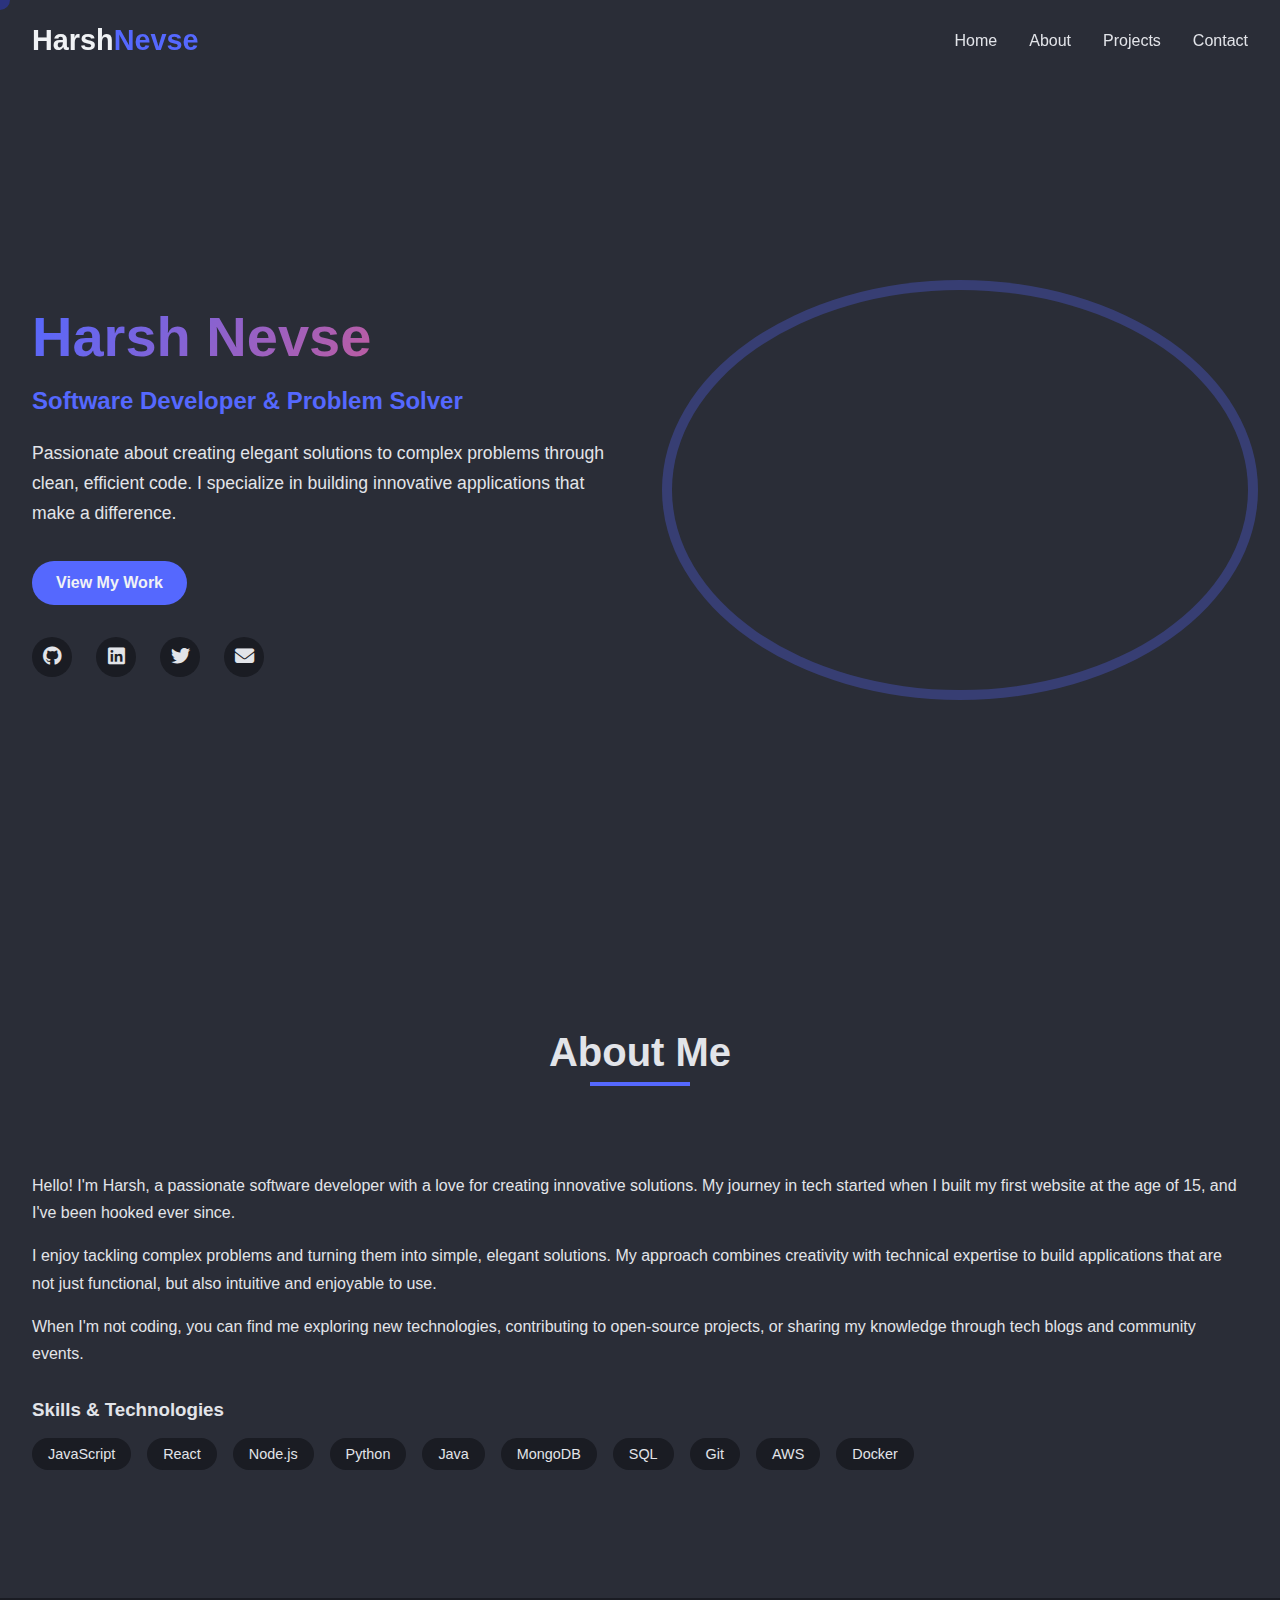
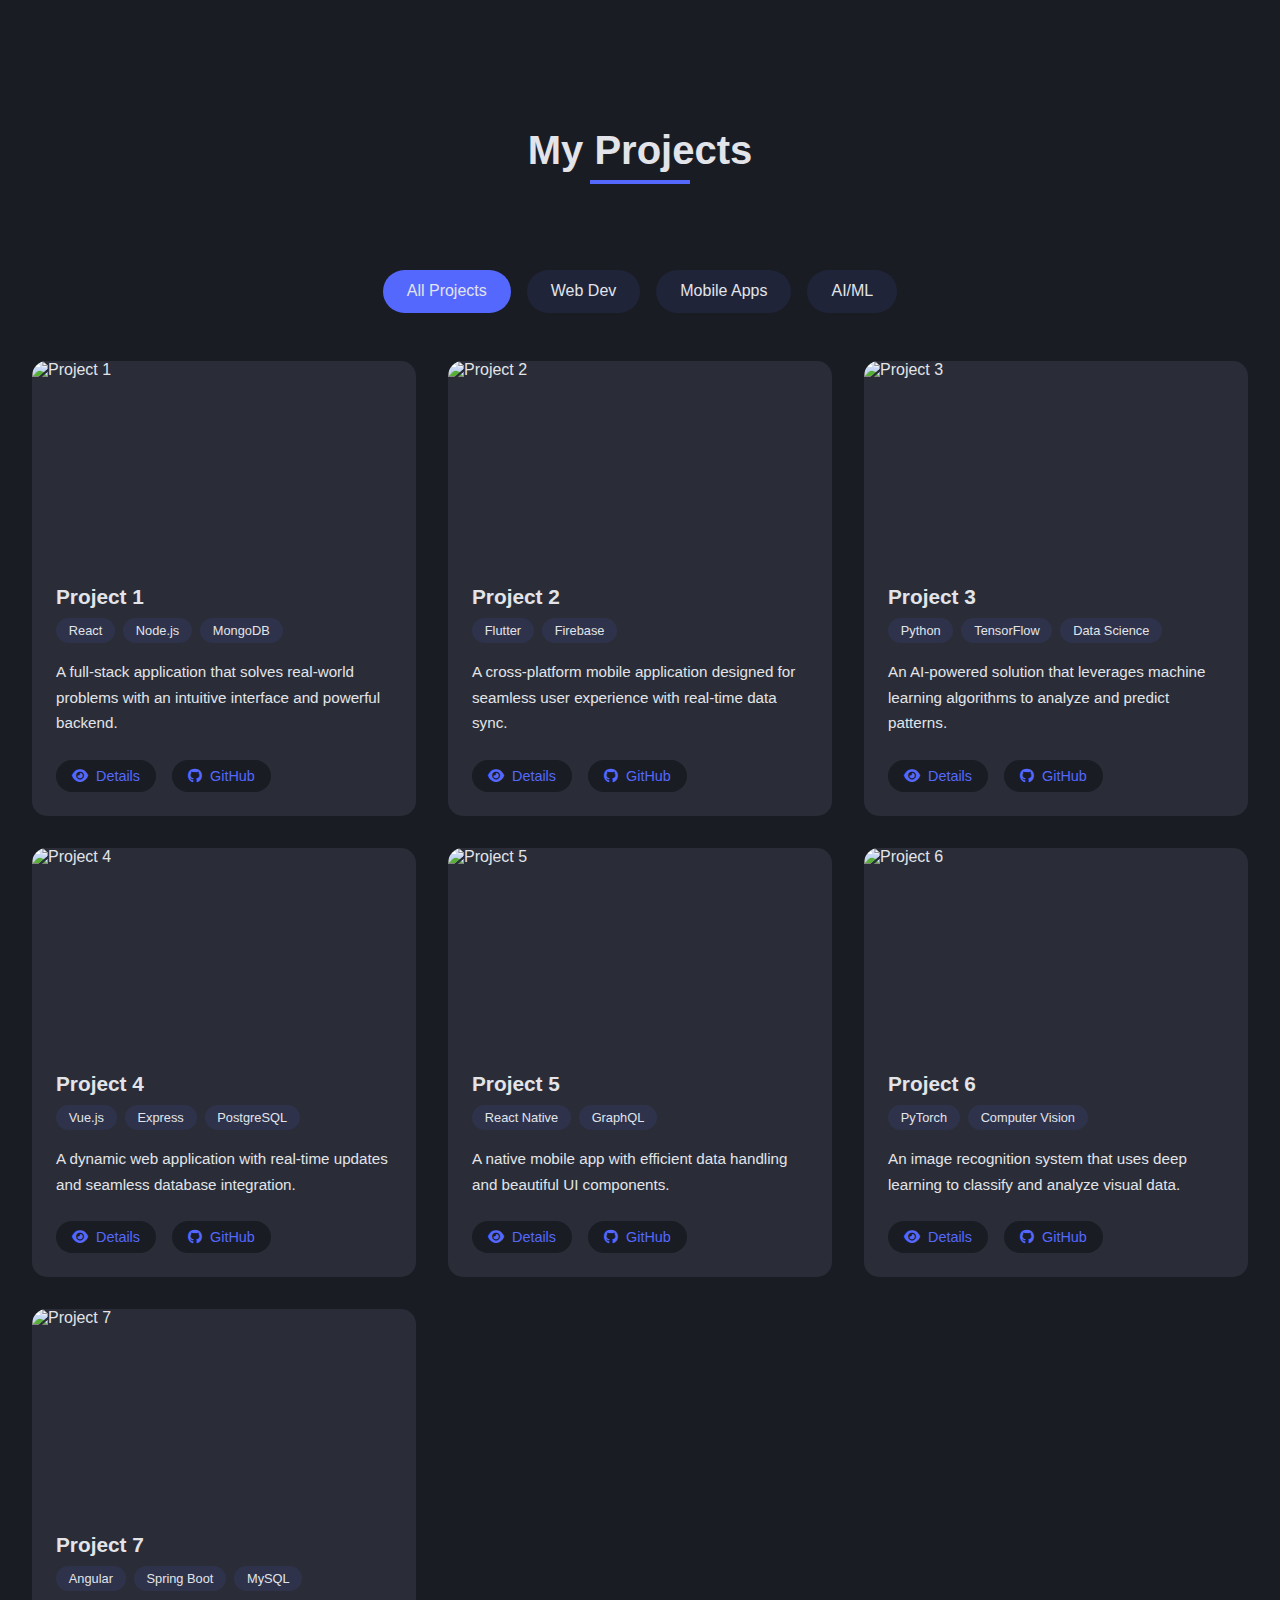
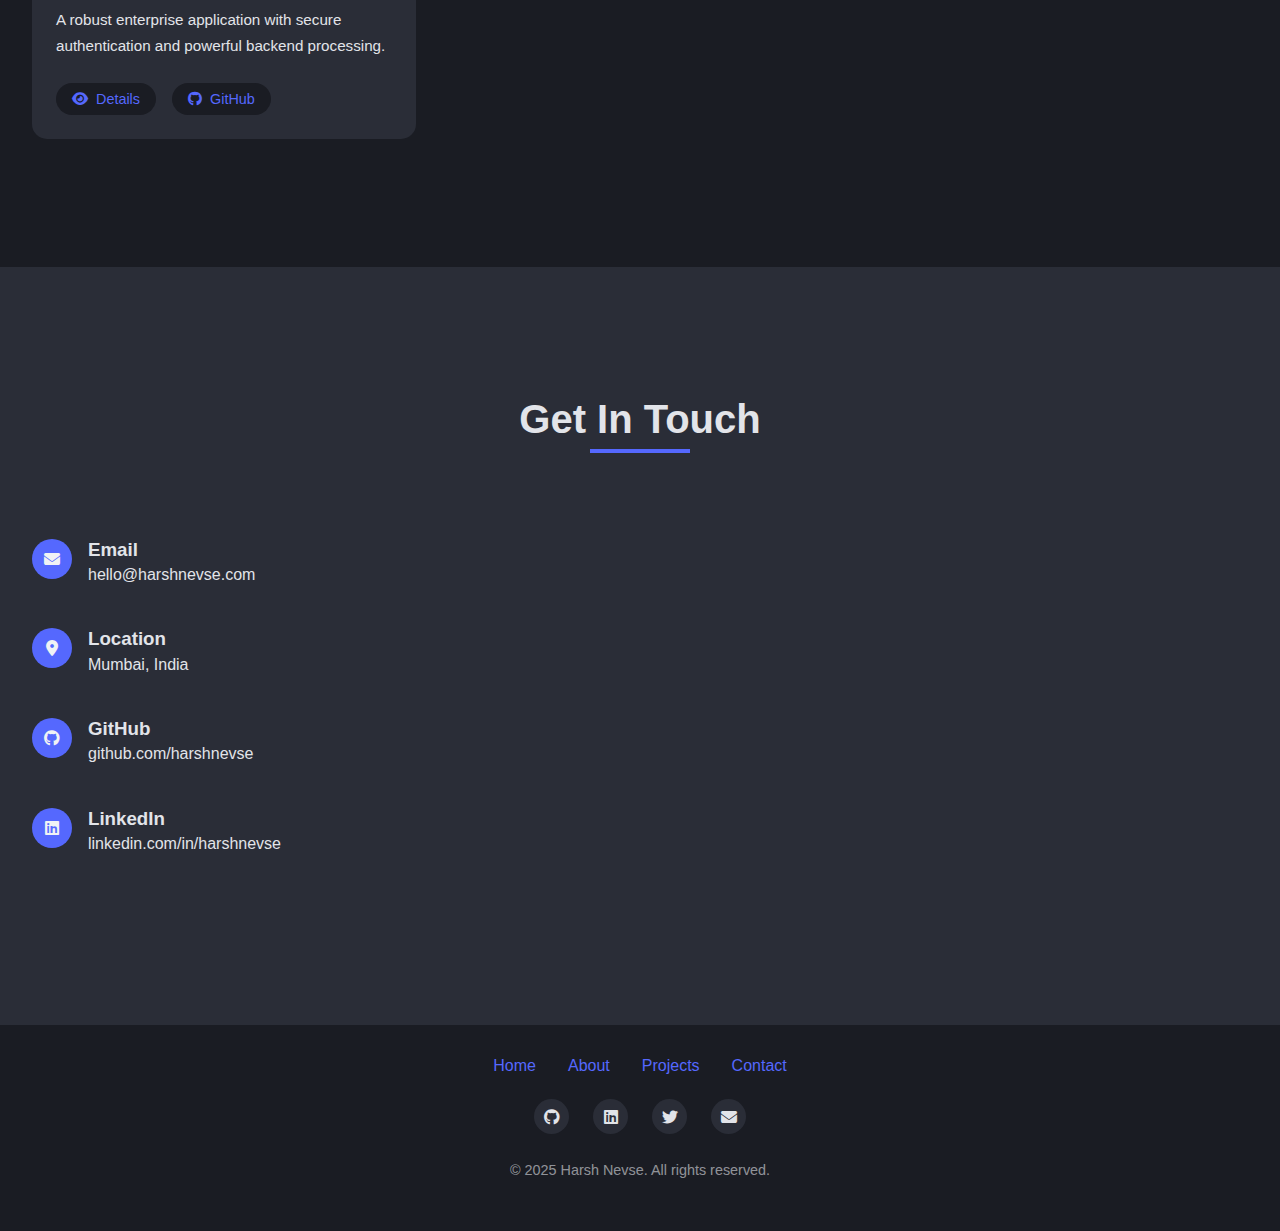
==== portfolio.html @ 1ec51318 "Add files via upload" ====
<!DOCTYPE html>
<html lang="en">
<head>
    <meta charset="UTF-8">
    <meta name="viewport" content="width=device-width, initial-scale=1.0">
    <title>Harsh Nevse | Portfolio</title>
    <link rel="stylesheet" href="style.css">
    <script src="script.js"></script>
    <link rel="stylesheet" href="https://cdnjs.cloudflare.com/ajax/libs/font-awesome/6.4.0/css/all.min.css">
</head>
<body>
    <!-- Cursor -->
    <div class="cursor"></div>
    
    <!-- Scroll Progress -->
    <div class="progress-container">
        <div class="progress-bar" id="progressBar"></div>
    </div>
    
    <!-- Header -->
    <header id="header">
        <div class="container">
            <nav>
                <a href="#" class="logo">Harsh<span>Nevse</span></a>
                <ul class="nav-links">
                    <li><a href="#home">Home</a></li>
                    <li><a href="#about">About</a></li>
                    <li><a href="#projects">Projects</a></li>
                    <li><a href="#contact">Contact</a></li>
                </ul>
                <div class="hamburger">
                    <div class="line1"></div>
                    <div class="line2"></div>
                    <div class="line3"></div>
                </div>
            </nav>
        </div>
    </header>
    
    <!-- Hero Section -->
    <section id="home" class="hero">
        <div class="container">
            <div class="hero-content">
                <div class="hero-text fadeUp">
                    <h1 class="hero-name">Harsh Nevse</h1>
                    <h3 class="hero-title">Software Developer & Problem Solver</h3>
                    <p class="hero-desc">
                        Passionate about creating elegant solutions to complex problems through clean, efficient code.
                        I specialize in building innovative applications that make a difference.
                    </p>
                    <a href="#projects" class="btn">View My Work</a>
                    <div class="social-links">
                        <a href="#" target="_blank"><i class="fab fa-github"></i></a>
                        <a href="#" target="_blank"><i class="fab fa-linkedin"></i></a>
                        <a href="#" target="_blank"><i class="fab fa-twitter"></i></a>
                        <a href="#" target="_blank"><i class="fas fa-envelope"></i></a>
                    </div>
                </div>
                <div class="hero-img fadeUp delay-1">
                    <img src="/api/placeholder/400/400" alt="Harsh Nevse">
                </div>
            </div>
        </div>
    </section>
    
    <!-- About Section -->
    <section id="about" class="about">
        <div class="container">
            <div class="section-header fadeUp">
                <h2>About Me</h2>
            </div>
            <div class="about-content">
                <div class="about-text fadeUp">
                    <p>
                        Hello! I'm Harsh, a passionate software developer with a love for creating innovative solutions.
                        My journey in tech started when I built my first website at the age of 15, and I've been hooked ever since.
                    </p>
                    <p>
                        I enjoy tackling complex problems and turning them into simple, elegant solutions.
                        My approach combines creativity with technical expertise to build applications that are not just functional,
                        but also intuitive and enjoyable to use.
                    </p>
                    <p>
                        When I'm not coding, you can find me exploring new technologies, contributing to open-source projects,
                        or sharing my knowledge through tech blogs and community events.
                    </p>
                    <div class="about-skills">
                        <h3>Skills & Technologies</h3>
                        <div class="skill-tags">
                            <span class="skill-tag">JavaScript</span>
                            <span class="skill-tag">React</span>
                            <span class="skill-tag">Node.js</span>
                            <span class="skill-tag">Python</span>
                            <span class="skill-tag">Java</span>
                            <span class="skill-tag">MongoDB</span>
                            <span class="skill-tag">SQL</span>
                            <span class="skill-tag">Git</span>
                            <span class="skill-tag">AWS</span>
                            <span class="skill-tag">Docker</span>
                        </div>
                    </div>
                </div>
            </div>
        </div>
    </section>
    
    <!-- Projects Section -->
    <section id="projects" class="projects">
        <div class="container">
            <div class="section-header fadeUp">
                <h2>My Projects</h2>
            </div>
            <div class="projects-tabs fadeUp">
                <div class="project-tab active" data-filter="all">All Projects</div>
                <div class="project-tab" data-filter="web">Web Dev</div>
                <div class="project-tab" data-filter="mobile">Mobile Apps</div>
                <div class="project-tab" data-filter="ai">AI/ML</div>
            </div>
            <div class="projects-grid fadeUp delay-1">
                <!-- Project 1 -->
                <div class="project-card" data-category="web">
                    <div class="project-img">
                        <img src="/api/placeholder/400/300" alt="Project 1">
                    </div>
                    <div class="project-content">
                        <h3 class="project-title">Project 1</h3>
                        <div class="project-tags">
                            <span class="project-tag">React</span>
                            <span class="project-tag">Node.js</span>
                            <span class="project-tag">MongoDB</span>
                        </div>
                        <p class="project-desc">
                            A full-stack application that solves real-world problems with an intuitive interface and powerful backend.
                        </p>
                        <div class="project-links">
                            <a href="#" class="project-link view-details" data-project="1"><i class="fas fa-eye"></i> Details</a>
                            <a href="#" class="project-link"><i class="fab fa-github"></i> GitHub</a>
                        </div>
                    </div>
                    <div class="project-overlay">
                        <div class="project-overlay-content">
                            <h3>View Project Details</h3>
                            <button class="btn view-btn view-details" data-project="1">Learn More</button>
                        </div>
                    </div>
                </div>
                
                <!-- Project 2 -->
                <div class="project-card" data-category="mobile">
                    <div class="project-img">
                        <img src="/api/placeholder/400/300" alt="Project 2">
                    </div>
                    <div class="project-content">
                        <h3 class="project-title">Project 2</h3>
                        <div class="project-tags">
                            <span class="project-tag">Flutter</span>
                            <span class="project-tag">Firebase</span>
                        </div>
                        <p class="project-desc">
                            A cross-platform mobile application designed for seamless user experience with real-time data sync.
                        </p>
                        <div class="project-links">
                            <a href="#" class="project-link view-details" data-project="2"><i class="fas fa-eye"></i> Details</a>
                            <a href="#" class="project-link"><i class="fab fa-github"></i> GitHub</a>
                        </div>
                    </div>
                    <div class="project-overlay">
                        <div class="project-overlay-content">
                            <h3>View Project Details</h3>
                            <button class="btn view-btn view-details" data-project="2">Learn More</button>
                        </div>
                    </div>
                </div>
                
                <!-- Project 3 -->
                <div class="project-card" data-category="ai">
                    <div class="project-img">
                        <img src="/api/placeholder/400/300" alt="Project 3">
                    </div>
                    <div class="project-content">
                        <h3 class="project-title">Project 3</h3>
                        <div class="project-tags">
                            <span class="project-tag">Python</span>
                            <span class="project-tag">TensorFlow</span>
                            <span class="project-tag">Data Science</span>
                        </div>
                        <p class="project-desc">
                            An AI-powered solution that leverages machine learning algorithms to analyze and predict patterns.
                        </p>
                        <div class="project-links">
                            <a href="#" class="project-link view-details" data-project="3"><i class="fas fa-eye"></i> Details</a>
                            <a href="#" class="project-link"><i class="fab fa-github"></i> GitHub</a>
                        </div>
                    </div>
                    <div class="project-overlay">
                        <div class="project-overlay-content">
                            <h3>View Project Details</h3>
                            <button class="btn view-btn view-details" data-project="3">Learn More</button>
                        </div>
                    </div>
                </div>
                
                <!-- Project 4 -->
                <div class="project-card" data-category="web">
                    <div class="project-img">
                        <img src="/api/placeholder/400/300" alt="Project 4">
                    </div>
                    <div class="project-content">
                        <h3 class="project-title">Project 4</h3>
                        <div class="project-tags">
                            <span class="project-tag">Vue.js</span>
                            <span class="project-tag">Express</span>
                            <span class="project-tag">PostgreSQL</span>
                        </div>
                        <p class="project-desc">
                            A dynamic web application with real-time updates and seamless database integration.
                        </p>
                        <div class="project-links">
                            <a href="#" class="project-link view-details" data-project="4"><i class="fas fa-eye"></i> Details</a>
                            <a href="#" class="project-link"><i class="fab fa-github"></i> GitHub</a>
                        </div>
                    </div>
                    <div class="project-overlay">
                        <div class="project-overlay-content">
                            <h3>View Project Details</h3>
                            <button class="btn view-btn view-details" data-project="4">Learn More</button>
                        </div>
                    </div>
                </div>
                
                <!-- Project 5 -->
                <div class="project-card" data-category="mobile">
                    <div class="project-img">
                        <img src="/api/placeholder/400/300" alt="Project 5">
                    </div>
                    <div class="project-content">
                        <h3 class="project-title">Project 5</h3>
                        <div class="project-tags">
                            <span class="project-tag">React Native</span>
                            <span class="project-tag">GraphQL</span>
                        </div>
                        <p class="project-desc">
                            A native mobile app with efficient data handling and beautiful UI components.
                        </p>
                        <div class="project-links">
                            <a href="#" class="project-link view-details" data-project="5"><i class="fas fa-eye"></i> Details</a>
                            <a href="#" class="project-link"><i class="fab fa-github"></i> GitHub</a>
                        </div>
                    </div>
                    <div class="project-overlay">
                        <div class="project-overlay-content">
                            <h3>View Project Details</h3>
                            <button class="btn view-btn view-details" data-project="5">Learn More</button>
                        </div>
                    </div>
                </div>
                
                <!-- Project 6 -->
                <div class="project-card" data-category="ai">
                    <div class="project-img">
                        <img src="/api/placeholder/400/300" alt="Project 6">
                    </div>
                    <div class="project-content">
                        <h3 class="project-title">Project 6</h3>
                        <div class="project-tags">
                            <span class="project-tag">PyTorch</span>
                            <span class="project-tag">Computer Vision</span>
                        </div>
                        <p class="project-desc">
                            An image recognition system that uses deep learning to classify and analyze visual data.
                        </p>
                        <div class="project-links">
                            <a href="#" class="project-link view-details" data-project="6"><i class="fas fa-eye"></i> Details</a>
                            <a href="#" class="project-link"><i class="fab fa-github"></i> GitHub</a>
                        </div>
                    </div>
                    <div class="project-overlay">
                        <div class="project-overlay-content">
                            <h3>View Project Details</h3>
                            <button class="btn view-btn view-details" data-project="6">Learn More</button>
                        </div>
                    </div>
                </div>
                
                <!-- Project 7 -->
                <div class="project-card" data-category="web">
                    <div class="project-img">
                        <img src="/api/placeholder/400/300" alt="Project 7">
                    </div>
                    <div class="project-content">
                        <h3 class="project-title">Project 7</h3>
                        <div class="project-tags">
                            <span class="project-tag">Angular</span>
                            <span class="project-tag">Spring Boot</span>
                            <span class="project-tag">MySQL</span>
                        </div>
                        <p class="project-desc">
                            A robust enterprise application with secure authentication and powerful backend processing.
                        </p>
                        <div class="project-links">
                            <a href="#" class="project-link view-details" data-project="7"><i class="fas fa-eye"></i> Details</a>
                            <a href="#" class="project-link"><i class="fab fa-github"></i> GitHub</a>
                        </div>
                    </div>
                    <div class="project-overlay">
                        <div class="project-overlay-content">
                            <h3>View Project Details</h3>
                            <button class="btn view-btn view-details" data-project="7">Learn More</button>
                        </div>
                    </div>
                </div>
            </div>
        </div>
    </section>
    
    <!-- Contact Section -->
    <section id="contact" class="contact">
        <div class="container">
            <div class="section-header fadeUp">
                <h2>Get In Touch</h2>
            </div>
            <div class="contact-content fadeUp delay-1">
                <div class="contact-info">
                    <div class="contact-item">
                        <div class="contact-icon">
                            <i class="fas fa-envelope"></i>
                        </div>
                        <div>
                            <h3>Email</h3>
                            <p>hello@harshnevse.com</p>
                        </div>
                    </div>
                    <div class="contact-item">
                        <div class="contact-icon">
                            <i class="fas fa-map-marker-alt"></i>
                        </div>
                        <div>
                            <h3>Location</h3>
                            <p>Mumbai, India</p>
                        </div>
                    </div>
                    <div class="contact-item">
                        <div class="contact-icon">
                            <i class="fab fa-github"></i>
                        </div>
                        <div>
                            <h3>GitHub</h3>
                            <p>github.com/harshnevse</p>
                        </div>
                    </div>
                    <div class="contact-item">
                        <div class="contact-icon">
                            <i class="fab fa-linkedin"></i>
                        </div>
                        <div>
                            <h3>LinkedIn</h3>
                            <p>linkedin.com/in/harshnevse</p>
                        </div>
                    </div>
                </div>
            </div>
        </div>
    </section>
    
    <!-- Footer -->
    <footer>
        <div class="container">
            <div class="footer-nav">
                <a href="#home">Home</a>
                <a href="#about">About</a>
                <a href="#projects">Projects</a>
                <a href="#contact">Contact</a>
            </div>
            <div class="footer-social">
                <a href="#" target="_blank"><i class="fab fa-github"></i></a>
                <a href="#" target="_blank"><i class="fab fa-linkedin"></i></a>
                <a href="#" target="_blank"><i class="fab fa-twitter"></i></a>
                <a href="#" target="_blank"><i class="fas fa-envelope"></i></a>
            </div>
            <p class="copyright">&copy; 2025 Harsh Nevse. All rights reserved.</p>
        </div>
    </footer>
    
    <!-- Project Spotlight Modal -->
    <div class="project-spotlight" id="projectSpotlight">
        <div class="spotlight-content">
            <div class="spotlight-header">
                <h2 class="spotlight-title" id="spotlightTitle">Project Title</h2>
                <div class="spotlight-close" id="spotlightClose">
                    <i class="fas fa-times"></i>
                </div>
            </div>
            <div class="spotlight-body">
                <div class="spotlight-img">
                    <img src="/api/placeholder/800/500" alt="Project Details" id="spotlightImg">
                </div>
                <div class="spotlight-details">
                    <div class="spotlight-tags" id="spotlightTags">
                        <!-- Tags will be added dynamically -->
                    </div>
                    <div class="spotlight-desc" id="spotlightDesc">
                        <!-- Description will be added dynamically -->
                    </div>
                </div>
            </div>
            <div class="spotlight-footer">
                <a href="#" class="btn" id="spotlightGithub">View On GitHub</a>
                <a href="#" class="btn">View Live Demo</a>
            </div>
        </div>
    </div>
   
</body>
</html>
---- style.css ----
/* Global Styles */
        :root {
            --primary: #2a2d37;
            --secondary: #5568fe;
            --accent: #fe5568;
            --light: #f0f2f5;
            --dark: #1a1c23;
            --text: #e2e4e9;
            --transition: all 0.3s ease;
        }
        
        * {
            margin: 0;
            padding: 0;
            box-sizing: border-box;
            font-family: 'Segoe UI', Tahoma, Geneva, Verdana, sans-serif;
        }
        
        body {
            background-color: var(--primary);
            color: var(--text);
            overflow-x: hidden;
        }
        
        .container {
            width: 100%;
            max-width: 1400px;
            margin: 0 auto;
            padding: 0 2rem;
        }

        /* Typography */
        h1, h2, h3, h4 {
            font-weight: 700;
            line-height: 1.2;
        }
        
        h1 {
            font-size: 3.5rem;
            background: linear-gradient(120deg, var(--secondary), var(--accent));
            -webkit-background-clip: text;
            -webkit-text-fill-color: transparent;
        }
        
        h2 {
            font-size: 2.5rem;
            margin-bottom: 2rem;
        }
        
        p {
            line-height: 1.7;
            margin-bottom: 1rem;
        }
        
        a {
            color: var(--secondary);
            text-decoration: none;
            transition: var(--transition);
        }
        
        a:hover {
            color: var(--accent);
        }

        .btn {
            display: inline-block;
            padding: 0.8rem 1.5rem;
            background: var(--secondary);
            color: var(--light);
            border-radius: 30px;
            font-weight: 600;
            transition: var(--transition);
            border: none;
            cursor: pointer;
        }
        
        .btn:hover {
            background: var(--accent);
            transform: translateY(-3px);
            box-shadow: 0 10px 20px rgba(0, 0, 0, 0.2);
        }

        /* Header */
        header {
            padding: 1.5rem 0;
            position: fixed;
            width: 100%;
            z-index: 100;
            backdrop-filter: blur(10px);
            background-color: rgba(42, 45, 55, 0.8);
            transition: var(--transition);
        }
        
        header.scrolled {
            padding: 1rem 0;
            box-shadow: 0 5px 15px rgba(0, 0, 0, 0.1);
        }
        
        nav {
            display: flex;
            justify-content: space-between;
            align-items: center;
        }
        
        .logo {
            font-size: 1.8rem;
            font-weight: 700;
            color: var(--light);
        }
        
        .logo span {
            color: var(--secondary);
        }
        
        .nav-links {
            display: flex;
            gap: 2rem;
            list-style: none;
        }
        
        .nav-links a {
            color: var(--text);
            font-weight: 500;
            position: relative;
        }
        
        .nav-links a::after {
            content: '';
            position: absolute;
            bottom: -5px;
            left: 0;
            width: 0;
            height: 2px;
            background: var(--secondary);
            transition: var(--transition);
        }
        
        .nav-links a:hover {
            color: var(--light);
        }
        
        .nav-links a:hover::after {
            width: 100%;
        }

        .hamburger {
            display: none;
            cursor: pointer;
            z-index: 200;
        }
        
        .hamburger div {
            width: 25px;
            height: 3px;
            background-color: var(--text);
            margin: 5px;
            transition: var(--transition);
        }

        /* Hero Section */
        .hero {
            min-height: 100vh;
            display: flex;
            align-items: center;
            padding-top: 5rem;
            position: relative;
        }
        
        .hero-content {
            display: flex;
            align-items: center;
            gap: 4rem;
        }
        
        .hero-text {
            flex: 1;
        }
        
        .hero-name {
            margin-bottom: 1rem;
        }
        
        .hero-title {
            font-size: 1.5rem;
            margin-bottom: 1.5rem;
            color: var(--secondary);
        }
        
        .hero-desc {
            margin-bottom: 2rem;
            font-size: 1.1rem;
        }
        
        .hero-img {
            flex: 1;
            position: relative;
            border-radius: 50%;
            overflow: hidden;
            width: 400px;
            height: 400px;
            box-shadow: 0 0 0 10px rgba(85, 104, 254, 0.3);
        }
        
        .hero-img img {
            width: 100%;
            height: 100%;
            object-fit: cover;
        }
        
        .social-links {
            display: flex;
            gap: 1.5rem;
            margin-top: 2rem;
        }
        
        .social-links a {
            width: 40px;
            height: 40px;
            border-radius: 50%;
            background: var(--dark);
            display: flex;
            align-items: center;
            justify-content: center;
            transition: var(--transition);
        }
        
        .social-links a:hover {
            background: var(--secondary);
            transform: translateY(-5px);
        }
        
        .social-links i {
            font-size: 1.2rem;
            color: var(--text);
        }

        /* About Section */
        .about {
            padding: 8rem 0;
        }
        
        .section-header {
            text-align: center;
            margin-bottom: 4rem;
        }
        
        .section-header h2 {
            position: relative;
            display: inline-block;
        }
        
        .section-header h2::after {
            content: '';
            position: absolute;
            bottom: -10px;
            left: 50%;
            transform: translateX(-50%);
            width: 100px;
            height: 4px;
            background: var(--secondary);
        }
        
        .about-content {
            display: flex;
            gap: 4rem;
            align-items: center;
        }
        
        .about-text {
            flex: 1;
        }
        
        .about-skills {
            margin-top: 2rem;
        }
        
        .skill-tags {
            display: flex;
            flex-wrap: wrap;
            gap: 1rem;
            margin-top: 1rem;
        }
        
        .skill-tag {
            padding: 0.5rem 1rem;
            background: var(--dark);
            border-radius: 20px;
            font-size: 0.9rem;
        }

        /* Projects Section */
        .projects {
            padding: 8rem 0;
            background-color: var(--dark);
        }
        
        .projects-tabs {
            display: flex;
            justify-content: center;
            flex-wrap: wrap;
            gap: 1rem;
            margin-bottom: 3rem;
        }
        
        .project-tab {
            padding: 0.8rem 1.5rem;
            background: rgba(85, 104, 254, 0.1);
            border-radius: 30px;
            cursor: pointer;
            transition: var(--transition);
        }
        
        .project-tab.active, .project-tab:hover {
            background: var(--secondary);
        }
        
        .projects-grid {
            display: grid;
            grid-template-columns: repeat(auto-fill, minmax(300px, 1fr));
            gap: 2rem;
            transition: var(--transition);
        }
        
        .project-card {
            background: var(--primary);
            border-radius: 15px;
            overflow: hidden;
            transition: var(--transition);
            height: 100%;
            display: flex;
            flex-direction: column;
            position: relative;
        }
        
        .project-card:hover {
            transform: translateY(-10px);
            box-shadow: 0 20px 30px rgba(0, 0, 0, 0.2);
        }
        
        .project-img {
            width: 100%;
            height: 200px;
            overflow: hidden;
        }
        
        .project-img img {
            width: 100%;
            height: 100%;
            object-fit: cover;
            transition: var(--transition);
        }
        
        .project-card:hover .project-img img {
            transform: scale(1.1);
        }
        
        .project-content {
            padding: 1.5rem;
            display: flex;
            flex-direction: column;
            flex-grow: 1;
        }
        
        .project-title {
            font-size: 1.3rem;
            margin-bottom: 0.5rem;
        }
        
        .project-tags {
            display: flex;
            flex-wrap: wrap;
            gap: 0.5rem;
            margin-bottom: 1rem;
        }
        
        .project-tag {
            padding: 0.3rem 0.8rem;
            background: rgba(85, 104, 254, 0.1);
            border-radius: 15px;
            font-size: 0.8rem;
        }
        
        .project-desc {
            margin-bottom: 1.5rem;
            font-size: 0.95rem;
            flex-grow: 1;
        }
        
        .project-links {
            display: flex;
            gap: 1rem;
        }
        
        .project-link {
            padding: 0.5rem 1rem;
            border-radius: 20px;
            font-size: 0.9rem;
            display: flex;
            align-items: center;
            gap: 0.5rem;
            background: var(--dark);
            transition: var(--transition);
        }
        
        .project-link:hover {
            background: var(--secondary);
            color: var(--light);
        }

        .project-overlay {
            position: absolute;
            top: 0;
            left: 0;
            width: 100%;
            height: 100%;
            background: rgba(42, 45, 55, 0.9);
            display: flex;
            align-items: center;
            justify-content: center;
            opacity: 0;
            transition: var(--transition);
            pointer-events: none;
            z-index: 10;
        }

        .project-overlay-content {
            text-align: center;
            transform: translateY(20px);
            transition: var(--transition);
        }

        .project-card:hover .project-overlay {
            opacity: 1;
            pointer-events: all;
        }

        .project-card:hover .project-overlay-content {
            transform: translateY(0);
        }

        .view-btn {
            margin-top: 1rem;
        }

        /* Contact Section */
        .contact {
            padding: 8rem 0;
        }
        
        .contact-content {
            display: flex;
            gap: 4rem;
        }
        
        .contact-info {
            flex: 1;
        }
        
        .contact-item {
            margin-bottom: 1.5rem;
            display: flex;
            align-items: flex-start;
            gap: 1rem;
        }
        
        .contact-icon {
            width: 40px;
            height: 40px;
            border-radius: 50%;
            background: var(--secondary);
            display: flex;
            align-items: center;
            justify-content: center;
            flex-shrink: 0;
        }
        
        .contact-icon i {
            color: var(--light);
        }

        /* Footer */
        footer {
            background-color: var(--dark);
            padding: 2rem 0;
            text-align: center;
        }
        
        .footer-nav {
            display: flex;
            justify-content: center;
            gap: 2rem;
            margin-bottom: 1.5rem;
        }
        
        .footer-social {
            display: flex;
            justify-content: center;
            gap: 1.5rem;
            margin-bottom: 1.5rem;
        }
        
        .footer-social a {
            width: 35px;
            height: 35px;
            border-radius: 50%;
            background: var(--primary);
            display: flex;
            align-items: center;
            justify-content: center;
            transition: var(--transition);
        }
        
        .footer-social a:hover {
            background: var(--secondary);
        }
        
        .footer-social i {
            font-size: 1rem;
            color: var(--text);
        }
        
        .copyright {
            font-size: 0.9rem;
            color: rgba(226, 228, 233, 0.6);
        }

        /* Project Spotlight */
        .project-spotlight {
            position: fixed;
            top: 0;
            left: 0;
            width: 100%;
            height: 100%;
            background: rgba(26, 28, 35, 0.95);
            z-index: 1000;
            display: flex;
            align-items: center;
            justify-content: center;
            padding: 2rem;
            opacity: 0;
            pointer-events: none;
            transition: var(--transition);
        }
        
        .project-spotlight.active {
            opacity: 1;
            pointer-events: all;
        }
        
        .spotlight-content {
            background: var(--primary);
            max-width: 1000px;
            width: 100%;
            border-radius: 20px;
            overflow: hidden;
            position: relative;
            max-height: 90vh;
            display: flex;
            flex-direction: column;
        }
        
        .spotlight-header {
            padding: 1.5rem;
            display: flex;
            justify-content: space-between;
            align-items: center;
            background: var(--dark);
        }
        
        .spotlight-title {
            font-size: 1.8rem;
            margin: 0;
        }
        
        .spotlight-close {
            width: 40px;
            height: 40px;
            border-radius: 50%;
            background: var(--primary);
            display: flex;
            align-items: center;
            justify-content: center;
            cursor: pointer;
            transition: var(--transition);
        }
        
        .spotlight-close:hover {
            background: var(--accent);
            transform: rotate(90deg);
        }
        
        .spotlight-body {
            padding: 1.5rem;
            overflow-y: auto;
        }
        
        .spotlight-img {
            width: 100%;
            height: 400px;
            overflow: hidden;
            border-radius: 10px;
            margin-bottom: 1.5rem;
        }
        
        .spotlight-img img {
            width: 100%;
            height: 100%;
            object-fit: cover;
        }
        
        .spotlight-details {
            margin-bottom: 1.5rem;
        }
        
        .spotlight-tags {
            display: flex;
            flex-wrap: wrap;
            gap: 0.8rem;
            margin-bottom: 1rem;
        }
        
        .spotlight-tag {
            padding: 0.5rem 1rem;
            background: var(--dark);
            border-radius: 20px;
            font-size: 0.9rem;
        }
        
        .spotlight-desc {
            margin-bottom: 1.5rem;
            line-height: 1.8;
        }
        
        .spotlight-footer {
            padding: 1.5rem;
            background: var(--dark);
            display: flex;
            gap: 1rem;
        }

        /* Responsive Styles */
        @media screen and (max-width: 1024px) {
            h1 {
                font-size: 3rem;
            }
            
            h2 {
                font-size: 2.2rem;
            }
            
            .hero-content, .about-content, .contact-content {
                flex-direction: column;
                gap: 3rem;
            }
            
            .hero-img {
                width: 300px;
                height: 300px;
                margin: 0 auto;
            }
        }
        
        @media screen and (max-width: 768px) {
            h1 {
                font-size: 2.5rem;
            }
            
            h2 {
                font-size: 2rem;
            }
            
            .hamburger {
                display: block;
            }
            
            .nav-links {
                position: fixed;
                top: 0;
                right: -100%;
                width: 70%;
                height: 100vh;
                background: var(--dark);
                flex-direction: column;
                align-items: center;
                justify-content: center;
                transition: var(--transition);
                z-index: 100;
            }
            
            .nav-links.active {
                right: 0;
            }
            
            .hamburger.active .line1 {
                transform: rotate(-45deg) translate(-5px, 6px);
            }
            
            .hamburger.active .line2 {
                opacity: 0;
            }
            
            .hamburger.active .line3 {
                transform: rotate(45deg) translate(-5px, -6px);
            }
            
            .hero-img {
                width: 250px;
                height: 250px;
            }
        }
        
        @media screen and (max-width: 480px) {
            h1 {
                font-size: 2rem;
            }
            
            h2 {
                font-size: 1.8rem;
            }
            
            .container {
                padding: 0 1rem;
            }
            
            .hero {
                text-align: center;
            }
            
            .social-links {
                justify-content: center;
            }
            
            .project-card {
                min-height: 400px;
            }
        }

        /* Animations */
        @keyframes fadeUp {
            from {
                opacity: 0;
                transform: translateY(20px);
            }
            to {
                opacity: 1;
                transform: translateY(0);
            }
        }
        
        .fadeUp {
            animation: fadeUp 0.8s ease forwards;
        }
        
        .delay-1 {
            animation-delay: 0.2s;
        }
        
        .delay-2 {
            animation-delay: 0.4s;
        }
        
        .delay-3 {
            animation-delay: 0.6s;
        }

        /* Scroll Progress Bar */
        .progress-container {
            position: fixed;
            top: 0;
            left: 0;
            width: 100%;
            height: 4px;
            background: transparent;
            z-index: 9999;
        }
        
        .progress-bar {
            height: 4px;
            background: linear-gradient(90deg, var(--secondary), var(--accent));
            width: 0%;
        }
        
        /* Cursor */
        .cursor {
            position: fixed;
            width: 20px;
            height: 20px;
            border-radius: 50%;
            background-color: var(--secondary);
            pointer-events: none;
            mix-blend-mode: difference;
            z-index: 9999;
            transform: translate(-50%, -50%);
            transition: transform 0.2s ease;
            opacity: 0;
        }
        
        @media (pointer: fine) {
            .cursor {
                opacity: 0.5;
            }
        }
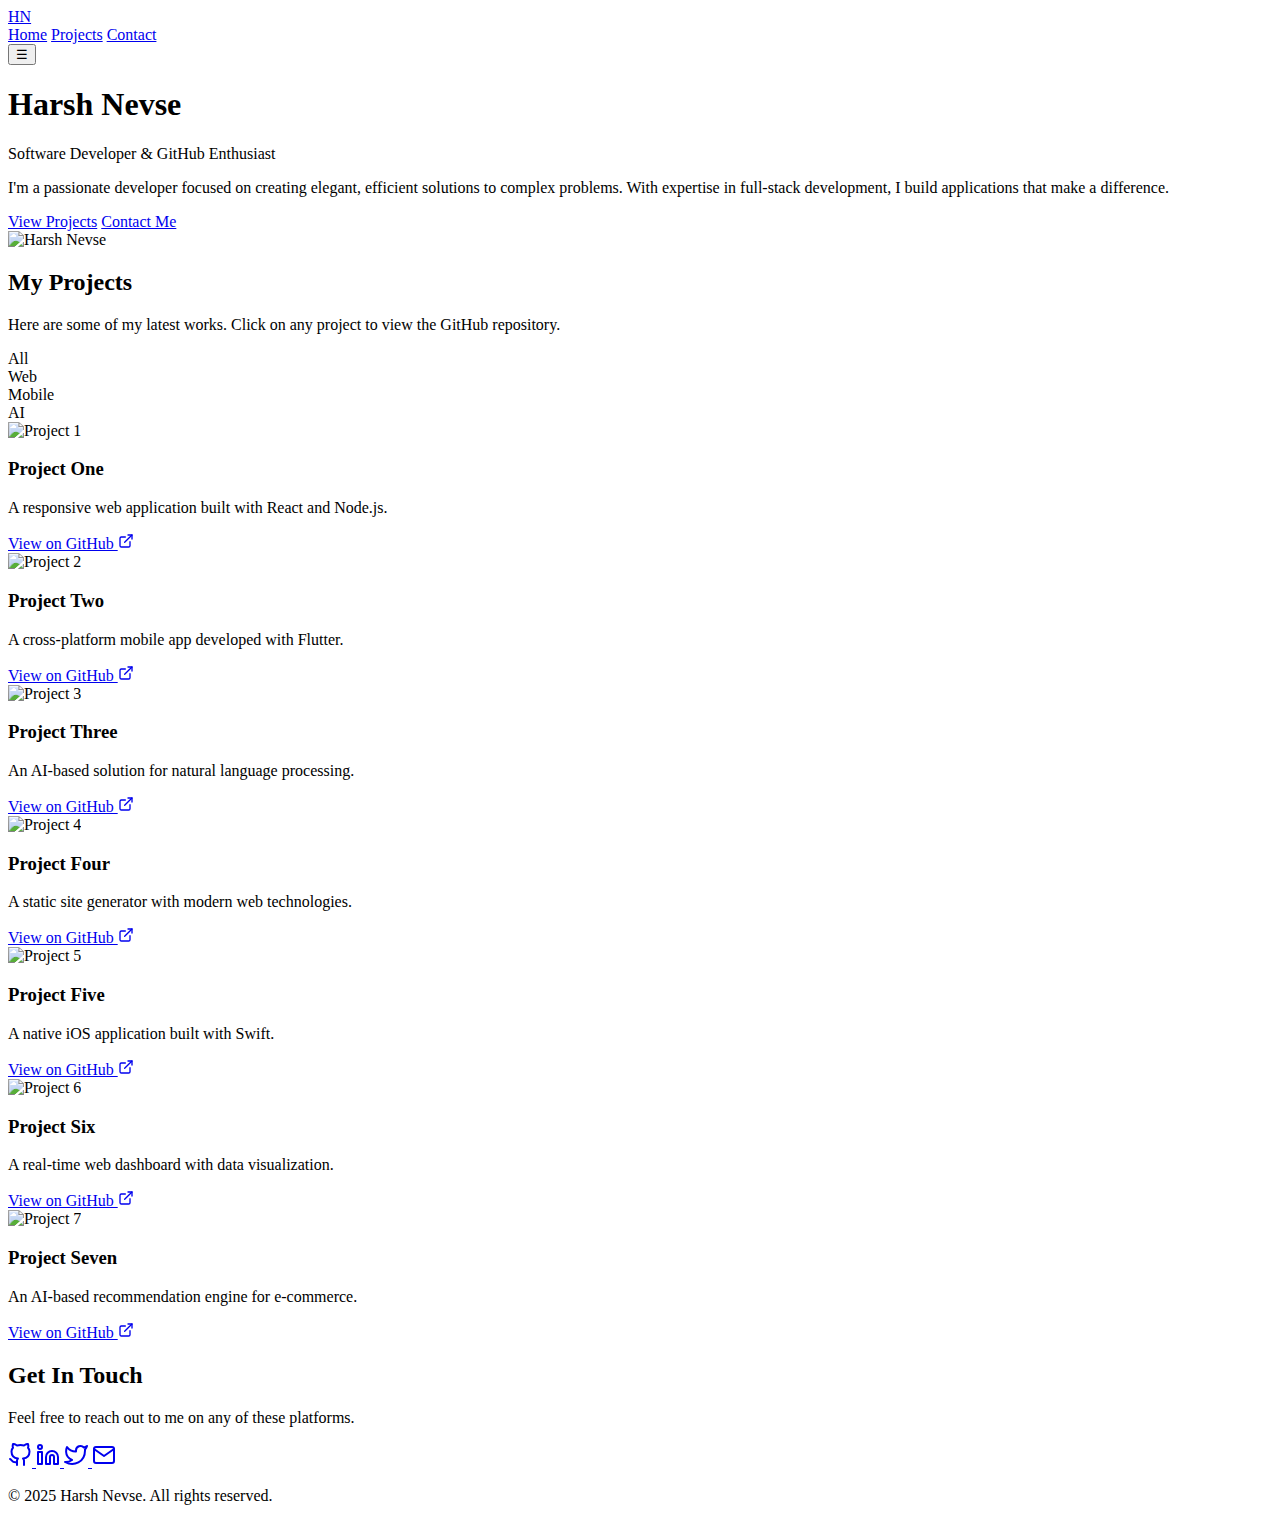
==== commit a059c277: "Update portfolio.html" ====
--- a/portfolio.html
+++ b/portfolio.html
@@ -4,411 +4,233 @@
     <meta charset="UTF-8">
     <meta name="viewport" content="width=device-width, initial-scale=1.0">
     <title>Harsh Nevse | Portfolio</title>
-    <link rel="stylesheet" href="style.css">
-    <script src="script.js"></script>
-    <link rel="stylesheet" href="https://cdnjs.cloudflare.com/ajax/libs/font-awesome/6.4.0/css/all.min.css">
 </head>
 <body>
-    <!-- Cursor -->
-    <div class="cursor"></div>
-    
-    <!-- Scroll Progress -->
-    <div class="progress-container">
-        <div class="progress-bar" id="progressBar"></div>
-    </div>
-    
-    <!-- Header -->
-    <header id="header">
+    <!-- Header & Navigation -->
+    <header>
         <div class="container">
             <nav>
-                <a href="#" class="logo">Harsh<span>Nevse</span></a>
-                <ul class="nav-links">
-                    <li><a href="#home">Home</a></li>
-                    <li><a href="#about">About</a></li>
-                    <li><a href="#projects">Projects</a></li>
-                    <li><a href="#contact">Contact</a></li>
-                </ul>
-                <div class="hamburger">
-                    <div class="line1"></div>
-                    <div class="line2"></div>
-                    <div class="line3"></div>
-                </div>
+                <a href="#" class="logo">HN</a>
+                <div class="nav-links">
+                    <a href="#" class="nav-link">Home</a>
+                    <a href="#projects" class="nav-link">Projects</a>
+                    <a href="#contact" class="nav-link">Contact</a>
+                </div>
+                <button class="menu-btn">&#9776;</button>
             </nav>
         </div>
     </header>
-    
+
     <!-- Hero Section -->
-    <section id="home" class="hero">
+    <section class="hero">
         <div class="container">
             <div class="hero-content">
-                <div class="hero-text fadeUp">
-                    <h1 class="hero-name">Harsh Nevse</h1>
-                    <h3 class="hero-title">Software Developer & Problem Solver</h3>
-                    <p class="hero-desc">
-                        Passionate about creating elegant solutions to complex problems through clean, efficient code.
-                        I specialize in building innovative applications that make a difference.
+                <div class="hero-text">
+                    <h1>Harsh Nevse</h1>
+                    <p class="title">Software Developer & GitHub Enthusiast</p>
+                    <p class="bio">
+                        I'm a passionate developer focused on creating elegant, efficient solutions to complex problems. With expertise in full-stack development, I build applications that make a difference.
                     </p>
-                    <a href="#projects" class="btn">View My Work</a>
-                    <div class="social-links">
-                        <a href="#" target="_blank"><i class="fab fa-github"></i></a>
-                        <a href="#" target="_blank"><i class="fab fa-linkedin"></i></a>
-                        <a href="#" target="_blank"><i class="fab fa-twitter"></i></a>
-                        <a href="#" target="_blank"><i class="fas fa-envelope"></i></a>
-                    </div>
-                </div>
-                <div class="hero-img fadeUp delay-1">
-                    <img src="/api/placeholder/400/400" alt="Harsh Nevse">
+                    <a href="#projects" class="cta cta-primary">View Projects</a>
+                    <a href="#contact" class="cta cta-secondary">Contact Me</a>
+                </div>
+                <div class="hero-image">
+                    <img src="c:\Harsh\Harsh DOCUMENTS\Photos_and_Signatures\New Latest photo .jpg" alt="Harsh Nevse" class="portrait">
                 </div>
             </div>
         </div>
     </section>
-    
-    <!-- About Section -->
-    <section id="about" class="about">
-        <div class="container">
-            <div class="section-header fadeUp">
-                <h2>About Me</h2>
-            </div>
-            <div class="about-content">
-                <div class="about-text fadeUp">
-                    <p>
-                        Hello! I'm Harsh, a passionate software developer with a love for creating innovative solutions.
-                        My journey in tech started when I built my first website at the age of 15, and I've been hooked ever since.
-                    </p>
-                    <p>
-                        I enjoy tackling complex problems and turning them into simple, elegant solutions.
-                        My approach combines creativity with technical expertise to build applications that are not just functional,
-                        but also intuitive and enjoyable to use.
-                    </p>
-                    <p>
-                        When I'm not coding, you can find me exploring new technologies, contributing to open-source projects,
-                        or sharing my knowledge through tech blogs and community events.
-                    </p>
-                    <div class="about-skills">
-                        <h3>Skills & Technologies</h3>
-                        <div class="skill-tags">
-                            <span class="skill-tag">JavaScript</span>
-                            <span class="skill-tag">React</span>
-                            <span class="skill-tag">Node.js</span>
-                            <span class="skill-tag">Python</span>
-                            <span class="skill-tag">Java</span>
-                            <span class="skill-tag">MongoDB</span>
-                            <span class="skill-tag">SQL</span>
-                            <span class="skill-tag">Git</span>
-                            <span class="skill-tag">AWS</span>
-                            <span class="skill-tag">Docker</span>
-                        </div>
-                    </div>
-                </div>
-            </div>
-        </div>
-    </section>
-    
+
     <!-- Projects Section -->
-    <section id="projects" class="projects">
-        <div class="container">
-            <div class="section-header fadeUp">
+    <section id="projects" class="projects-section">
+        <div class="container">
+            <div class="section-header">
                 <h2>My Projects</h2>
-            </div>
-            <div class="projects-tabs fadeUp">
-                <div class="project-tab active" data-filter="all">All Projects</div>
-                <div class="project-tab" data-filter="web">Web Dev</div>
-                <div class="project-tab" data-filter="mobile">Mobile Apps</div>
-                <div class="project-tab" data-filter="ai">AI/ML</div>
-            </div>
-            <div class="projects-grid fadeUp delay-1">
+                <p class="section-desc">
+                    Here are some of my latest works. Click on any project to view the GitHub repository.
+                </p>
+            </div>
+            
+            <div class="projects-nav">
+                <div class="project-tab active" data-filter="all">All</div>
+                <div class="project-tab" data-filter="web">Web</div>
+                <div class="project-tab" data-filter="mobile">Mobile</div>
+                <div class="project-tab" data-filter="ai">AI</div>
+            </div>
+            
+            <div class="projects-grid">
                 <!-- Project 1 -->
                 <div class="project-card" data-category="web">
-                    <div class="project-img">
-                        <img src="/api/placeholder/400/300" alt="Project 1">
-                    </div>
-                    <div class="project-content">
-                        <h3 class="project-title">Project 1</h3>
-                        <div class="project-tags">
-                            <span class="project-tag">React</span>
-                            <span class="project-tag">Node.js</span>
-                            <span class="project-tag">MongoDB</span>
-                        </div>
-                        <p class="project-desc">
-                            A full-stack application that solves real-world problems with an intuitive interface and powerful backend.
-                        </p>
-                        <div class="project-links">
-                            <a href="#" class="project-link view-details" data-project="1"><i class="fas fa-eye"></i> Details</a>
-                            <a href="#" class="project-link"><i class="fab fa-github"></i> GitHub</a>
-                        </div>
-                    </div>
-                    <div class="project-overlay">
-                        <div class="project-overlay-content">
-                            <h3>View Project Details</h3>
-                            <button class="btn view-btn view-details" data-project="1">Learn More</button>
-                        </div>
+                    <img src="/api/placeholder/400/250" alt="Project 1" class="project-img">
+                    <div class="project-content">
+                        <h3 class="project-title">Project One</h3>
+                        <p class="project-desc">A responsive web application built with React and Node.js.</p>
+                        <a href="#" class="project-link">
+                            View on GitHub
+                            <svg width="16" height="16" viewBox="0 0 24 24" fill="none" stroke="currentColor" stroke-width="2" stroke-linecap="round" stroke-linejoin="round">
+                                <path d="M18 13v6a2 2 0 0 1-2 2H5a2 2 0 0 1-2-2V8a2 2 0 0 1 2-2h6"></path>
+                                <polyline points="15 3 21 3 21 9"></polyline>
+                                <line x1="10" y1="14" x2="21" y2="3"></line>
+                            </svg>
+                        </a>
                     </div>
                 </div>
                 
                 <!-- Project 2 -->
                 <div class="project-card" data-category="mobile">
-                    <div class="project-img">
-                        <img src="/api/placeholder/400/300" alt="Project 2">
-                    </div>
-                    <div class="project-content">
-                        <h3 class="project-title">Project 2</h3>
-                        <div class="project-tags">
-                            <span class="project-tag">Flutter</span>
-                            <span class="project-tag">Firebase</span>
-                        </div>
-                        <p class="project-desc">
-                            A cross-platform mobile application designed for seamless user experience with real-time data sync.
-                        </p>
-                        <div class="project-links">
-                            <a href="#" class="project-link view-details" data-project="2"><i class="fas fa-eye"></i> Details</a>
-                            <a href="#" class="project-link"><i class="fab fa-github"></i> GitHub</a>
-                        </div>
-                    </div>
-                    <div class="project-overlay">
-                        <div class="project-overlay-content">
-                            <h3>View Project Details</h3>
-                            <button class="btn view-btn view-details" data-project="2">Learn More</button>
-                        </div>
+                    <img src="/api/placeholder/400/250" alt="Project 2" class="project-img">
+                    <div class="project-content">
+                        <h3 class="project-title">Project Two</h3>
+                        <p class="project-desc">A cross-platform mobile app developed with Flutter.</p>
+                        <a href="#" class="project-link">
+                            View on GitHub
+                            <svg width="16" height="16" viewBox="0 0 24 24" fill="none" stroke="currentColor" stroke-width="2" stroke-linecap="round" stroke-linejoin="round">
+                                <path d="M18 13v6a2 2 0 0 1-2 2H5a2 2 0 0 1-2-2V8a2 2 0 0 1 2-2h6"></path>
+                                <polyline points="15 3 21 3 21 9"></polyline>
+                                <line x1="10" y1="14" x2="21" y2="3"></line>
+                            </svg>
+                        </a>
                     </div>
                 </div>
                 
                 <!-- Project 3 -->
                 <div class="project-card" data-category="ai">
-                    <div class="project-img">
-                        <img src="/api/placeholder/400/300" alt="Project 3">
-                    </div>
-                    <div class="project-content">
-                        <h3 class="project-title">Project 3</h3>
-                        <div class="project-tags">
-                            <span class="project-tag">Python</span>
-                            <span class="project-tag">TensorFlow</span>
-                            <span class="project-tag">Data Science</span>
-                        </div>
-                        <p class="project-desc">
-                            An AI-powered solution that leverages machine learning algorithms to analyze and predict patterns.
-                        </p>
-                        <div class="project-links">
-                            <a href="#" class="project-link view-details" data-project="3"><i class="fas fa-eye"></i> Details</a>
-                            <a href="#" class="project-link"><i class="fab fa-github"></i> GitHub</a>
-                        </div>
-                    </div>
-                    <div class="project-overlay">
-                        <div class="project-overlay-content">
-                            <h3>View Project Details</h3>
-                            <button class="btn view-btn view-details" data-project="3">Learn More</button>
-                        </div>
+                    <img src="/api/placeholder/400/250" alt="Project 3" class="project-img">
+                    <div class="project-content">
+                        <h3 class="project-title">Project Three</h3>
+                        <p class="project-desc">An AI-based solution for natural language processing.</p>
+                        <a href="#" class="project-link">
+                            View on GitHub
+                            <svg width="16" height="16" viewBox="0 0 24 24" fill="none" stroke="currentColor" stroke-width="2" stroke-linecap="round" stroke-linejoin="round">
+                                <path d="M18 13v6a2 2 0 0 1-2 2H5a2 2 0 0 1-2-2V8a2 2 0 0 1 2-2h6"></path>
+                                <polyline points="15 3 21 3 21 9"></polyline>
+                                <line x1="10" y1="14" x2="21" y2="3"></line>
+                            </svg>
+                        </a>
                     </div>
                 </div>
                 
                 <!-- Project 4 -->
                 <div class="project-card" data-category="web">
-                    <div class="project-img">
-                        <img src="/api/placeholder/400/300" alt="Project 4">
-                    </div>
-                    <div class="project-content">
-                        <h3 class="project-title">Project 4</h3>
-                        <div class="project-tags">
-                            <span class="project-tag">Vue.js</span>
-                            <span class="project-tag">Express</span>
-                            <span class="project-tag">PostgreSQL</span>
-                        </div>
-                        <p class="project-desc">
-                            A dynamic web application with real-time updates and seamless database integration.
-                        </p>
-                        <div class="project-links">
-                            <a href="#" class="project-link view-details" data-project="4"><i class="fas fa-eye"></i> Details</a>
-                            <a href="#" class="project-link"><i class="fab fa-github"></i> GitHub</a>
-                        </div>
-                    </div>
-                    <div class="project-overlay">
-                        <div class="project-overlay-content">
-                            <h3>View Project Details</h3>
-                            <button class="btn view-btn view-details" data-project="4">Learn More</button>
-                        </div>
+                    <img src="/api/placeholder/400/250" alt="Project 4" class="project-img">
+                    <div class="project-content">
+                        <h3 class="project-title">Project Four</h3>
+                        <p class="project-desc">A static site generator with modern web technologies.</p>
+                        <a href="#" class="project-link">
+                            View on GitHub
+                            <svg width="16" height="16" viewBox="0 0 24 24" fill="none" stroke="currentColor" stroke-width="2" stroke-linecap="round" stroke-linejoin="round">
+                                <path d="M18 13v6a2 2 0 0 1-2 2H5a2 2 0 0 1-2-2V8a2 2 0 0 1 2-2h6"></path>
+                                <polyline points="15 3 21 3 21 9"></polyline>
+                                <line x1="10" y1="14" x2="21" y2="3"></line>
+                            </svg>
+                        </a>
                     </div>
                 </div>
                 
                 <!-- Project 5 -->
                 <div class="project-card" data-category="mobile">
-                    <div class="project-img">
-                        <img src="/api/placeholder/400/300" alt="Project 5">
-                    </div>
-                    <div class="project-content">
-                        <h3 class="project-title">Project 5</h3>
-                        <div class="project-tags">
-                            <span class="project-tag">React Native</span>
-                            <span class="project-tag">GraphQL</span>
-                        </div>
-                        <p class="project-desc">
-                            A native mobile app with efficient data handling and beautiful UI components.
-                        </p>
-                        <div class="project-links">
-                            <a href="#" class="project-link view-details" data-project="5"><i class="fas fa-eye"></i> Details</a>
-                            <a href="#" class="project-link"><i class="fab fa-github"></i> GitHub</a>
-                        </div>
-                    </div>
-                    <div class="project-overlay">
-                        <div class="project-overlay-content">
-                            <h3>View Project Details</h3>
-                            <button class="btn view-btn view-details" data-project="5">Learn More</button>
-                        </div>
+                    <img src="/api/placeholder/400/250" alt="Project 5" class="project-img">
+                    <div class="project-content">
+                        <h3 class="project-title">Project Five</h3>
+                        <p class="project-desc">A native iOS application built with Swift.</p>
+                        <a href="#" class="project-link">
+                            View on GitHub
+                            <svg width="16" height="16" viewBox="0 0 24 24" fill="none" stroke="currentColor" stroke-width="2" stroke-linecap="round" stroke-linejoin="round">
+                                <path d="M18 13v6a2 2 0 0 1-2 2H5a2 2 0 0 1-2-2V8a2 2 0 0 1 2-2h6"></path>
+                                <polyline points="15 3 21 3 21 9"></polyline>
+                                <line x1="10" y1="14" x2="21" y2="3"></line>
+                            </svg>
+                        </a>
                     </div>
                 </div>
                 
                 <!-- Project 6 -->
+                <div class="project-card" data-category="web">
+                    <img src="/api/placeholder/400/250" alt="Project 6" class="project-img">
+                    <div class="project-content">
+                        <h3 class="project-title">Project Six</h3>
+                        <p class="project-desc">A real-time web dashboard with data visualization.</p>
+                        <a href="#" class="project-link">
+                            View on GitHub
+                            <svg width="16" height="16" viewBox="0 0 24 24" fill="none" stroke="currentColor" stroke-width="2" stroke-linecap="round" stroke-linejoin="round">
+                                <path d="M18 13v6a2 2 0 0 1-2 2H5a2 2 0 0 1-2-2V8a2 2 0 0 1 2-2h6"></path>
+                                <polyline points="15 3 21 3 21 9"></polyline>
+                                <line x1="10" y1="14" x2="21" y2="3"></line>
+                            </svg>
+                        </a>
+                    </div>
+                </div>
+                
+                <!-- Project 7 -->
                 <div class="project-card" data-category="ai">
-                    <div class="project-img">
-                        <img src="/api/placeholder/400/300" alt="Project 6">
-                    </div>
-                    <div class="project-content">
-                        <h3 class="project-title">Project 6</h3>
-                        <div class="project-tags">
-                            <span class="project-tag">PyTorch</span>
-                            <span class="project-tag">Computer Vision</span>
-                        </div>
-                        <p class="project-desc">
-                            An image recognition system that uses deep learning to classify and analyze visual data.
-                        </p>
-                        <div class="project-links">
-                            <a href="#" class="project-link view-details" data-project="6"><i class="fas fa-eye"></i> Details</a>
-                            <a href="#" class="project-link"><i class="fab fa-github"></i> GitHub</a>
-                        </div>
-                    </div>
-                    <div class="project-overlay">
-                        <div class="project-overlay-content">
-                            <h3>View Project Details</h3>
-                            <button class="btn view-btn view-details" data-project="6">Learn More</button>
-                        </div>
-                    </div>
-                </div>
-                
-                <!-- Project 7 -->
-                <div class="project-card" data-category="web">
-                    <div class="project-img">
-                        <img src="/api/placeholder/400/300" alt="Project 7">
-                    </div>
-                    <div class="project-content">
-                        <h3 class="project-title">Project 7</h3>
-                        <div class="project-tags">
-                            <span class="project-tag">Angular</span>
-                            <span class="project-tag">Spring Boot</span>
-                            <span class="project-tag">MySQL</span>
-                        </div>
-                        <p class="project-desc">
-                            A robust enterprise application with secure authentication and powerful backend processing.
-                        </p>
-                        <div class="project-links">
-                            <a href="#" class="project-link view-details" data-project="7"><i class="fas fa-eye"></i> Details</a>
-                            <a href="#" class="project-link"><i class="fab fa-github"></i> GitHub</a>
-                        </div>
-                    </div>
-                    <div class="project-overlay">
-                        <div class="project-overlay-content">
-                            <h3>View Project Details</h3>
-                            <button class="btn view-btn view-details" data-project="7">Learn More</button>
-                        </div>
+                    <img src="/api/placeholder/400/250" alt="Project 7" class="project-img">
+                    <div class="project-content">
+                        <h3 class="project-title">Project Seven</h3>
+                        <p class="project-desc">An AI-based recommendation engine for e-commerce.</p>
+                        <a href="#" class="project-link">
+                            View on GitHub
+                            <svg width="16" height="16" viewBox="0 0 24 24" fill="none" stroke="currentColor" stroke-width="2" stroke-linecap="round" stroke-linejoin="round">
+                                <path d="M18 13v6a2 2 0 0 1-2 2H5a2 2 0 0 1-2-2V8a2 2 0 0 1 2-2h6"></path>
+                                <polyline points="15 3 21 3 21 9"></polyline>
+                                <line x1="10" y1="14" x2="21" y2="3"></line>
+                            </svg>
+                        </a>
                     </div>
                 </div>
             </div>
         </div>
     </section>
-    
+
     <!-- Contact Section -->
-    <section id="contact" class="contact">
-        <div class="container">
-            <div class="section-header fadeUp">
+    <section id="contact" class="contact-section">
+        <div class="container">
+            <div class="section-header">
                 <h2>Get In Touch</h2>
-            </div>
-            <div class="contact-content fadeUp delay-1">
-                <div class="contact-info">
-                    <div class="contact-item">
-                        <div class="contact-icon">
-                            <i class="fas fa-envelope"></i>
-                        </div>
-                        <div>
-                            <h3>Email</h3>
-                            <p>hello@harshnevse.com</p>
-                        </div>
-                    </div>
-                    <div class="contact-item">
-                        <div class="contact-icon">
-                            <i class="fas fa-map-marker-alt"></i>
-                        </div>
-                        <div>
-                            <h3>Location</h3>
-                            <p>Mumbai, India</p>
-                        </div>
-                    </div>
-                    <div class="contact-item">
-                        <div class="contact-icon">
-                            <i class="fab fa-github"></i>
-                        </div>
-                        <div>
-                            <h3>GitHub</h3>
-                            <p>github.com/harshnevse</p>
-                        </div>
-                    </div>
-                    <div class="contact-item">
-                        <div class="contact-icon">
-                            <i class="fab fa-linkedin"></i>
-                        </div>
-                        <div>
-                            <h3>LinkedIn</h3>
-                            <p>linkedin.com/in/harshnevse</p>
-                        </div>
-                    </div>
-                </div>
+                <p class="section-desc">
+                    Feel free to reach out to me on any of these platforms.
+                </p>
+            </div>
+            
+            <div class="socials">
+                <!-- GitHub -->
+                <a href="#" class="social-link">
+                    <svg xmlns="http://www.w3.org/2000/svg" width="24" height="24" viewBox="0 0 24 24" fill="none" stroke="currentColor" stroke-width="2" stroke-linecap="round" stroke-linejoin="round" class="social-icon">
+                        <path d="M9 19c-5 1.5-5-2.5-7-3m14 6v-3.87a3.37 3.37 0 0 0-.94-2.61c3.14-.35 6.44-1.54 6.44-7A5.44 5.44 0 0 0 20 4.77 5.07 5.07 0 0 0 19.91 1S18.73.65 16 2.48a13.38 13.38 0 0 0-7 0C6.27.65 5.09 1 5.09 1A5.07 5.07 0 0 0 5 4.77a5.44 5.44 0 0 0-1.5 3.78c0 5.42 3.3 6.61 6.44 7A3.37 3.37 0 0 0 9 18.13V22"></path>
+                    </svg>
+                </a>
+                
+                <!-- LinkedIn -->
+                <a href="#" class="social-link">
+                    <svg xmlns="http://www.w3.org/2000/svg" width="24" height="24" viewBox="0 0 24 24" fill="none" stroke="currentColor" stroke-width="2" stroke-linecap="round" stroke-linejoin="round" class="social-icon">
+                        <path d="M16 8a6 6 0 0 1 6 6v7h-4v-7a2 2 0 0 0-2-2 2 2 0 0 0-2 2v7h-4v-7a6 6 0 0 1 6-6z"></path>
+                        <rect x="2" y="9" width="4" height="12"></rect>
+                        <circle cx="4" cy="4" r="2"></circle>
+                    </svg>
+                </a>
+                
+                <!-- Twitter -->
+                <a href="#" class="social-link">
+                    <svg xmlns="http://www.w3.org/2000/svg" width="24" height="24" viewBox="0 0 24 24" fill="none" stroke="currentColor" stroke-width="2" stroke-linecap="round" stroke-linejoin="round" class="social-icon">
+                        <path d="M23 3a10.9 10.9 0 0 1-3.14 1.53 4.48 4.48 0 0 0-7.86 3v1A10.66 10.66 0 0 1 3 4s-4 9 5 13a11.64 11.64 0 0 1-7 2c9 5 20 0 20-11.5a4.5 4.5 0 0 0-.08-.83A7.72 7.72 0 0 0 23 3z"></path>
+                    </svg>
+                </a>
+                
+                <!-- Email -->
+                <a href="#" class="social-link">
+                    <svg xmlns="http://www.w3.org/2000/svg" width="24" height="24" viewBox="0 0 24 24" fill="none" stroke="currentColor" stroke-width="2" stroke-linecap="round" stroke-linejoin="round" class="social-icon">
+                        <path d="M4 4h16c1.1 0 2 .9 2 2v12c0 1.1-.9 2-2 2H4c-1.1 0-2-.9-2-2V6c0-1.1.9-2 2-2z"></path>
+                        <polyline points="22,6 12,13 2,6"></polyline>
+                    </svg>
+                </a>
             </div>
         </div>
     </section>
-    
+
     <!-- Footer -->
     <footer>
         <div class="container">
-            <div class="footer-nav">
-                <a href="#home">Home</a>
-                <a href="#about">About</a>
-                <a href="#projects">Projects</a>
-                <a href="#contact">Contact</a>
-            </div>
-            <div class="footer-social">
-                <a href="#" target="_blank"><i class="fab fa-github"></i></a>
-                <a href="#" target="_blank"><i class="fab fa-linkedin"></i></a>
-                <a href="#" target="_blank"><i class="fab fa-twitter"></i></a>
-                <a href="#" target="_blank"><i class="fas fa-envelope"></i></a>
-            </div>
-            <p class="copyright">&copy; 2025 Harsh Nevse. All rights reserved.</p>
+            <p class="copyright">© 2025 Harsh Nevse. All rights reserved.</p>
         </div>
     </footer>
-    
-    <!-- Project Spotlight Modal -->
-    <div class="project-spotlight" id="projectSpotlight">
-        <div class="spotlight-content">
-            <div class="spotlight-header">
-                <h2 class="spotlight-title" id="spotlightTitle">Project Title</h2>
-                <div class="spotlight-close" id="spotlightClose">
-                    <i class="fas fa-times"></i>
-                </div>
-            </div>
-            <div class="spotlight-body">
-                <div class="spotlight-img">
-                    <img src="/api/placeholder/800/500" alt="Project Details" id="spotlightImg">
-                </div>
-                <div class="spotlight-details">
-                    <div class="spotlight-tags" id="spotlightTags">
-                        <!-- Tags will be added dynamically -->
-                    </div>
-                    <div class="spotlight-desc" id="spotlightDesc">
-                        <!-- Description will be added dynamically -->
-                    </div>
-                </div>
-            </div>
-            <div class="spotlight-footer">
-                <a href="#" class="btn" id="spotlightGithub">View On GitHub</a>
-                <a href="#" class="btn">View Live Demo</a>
-            </div>
-        </div>
-    </div>
-   
 </body>
-</html>+</html>
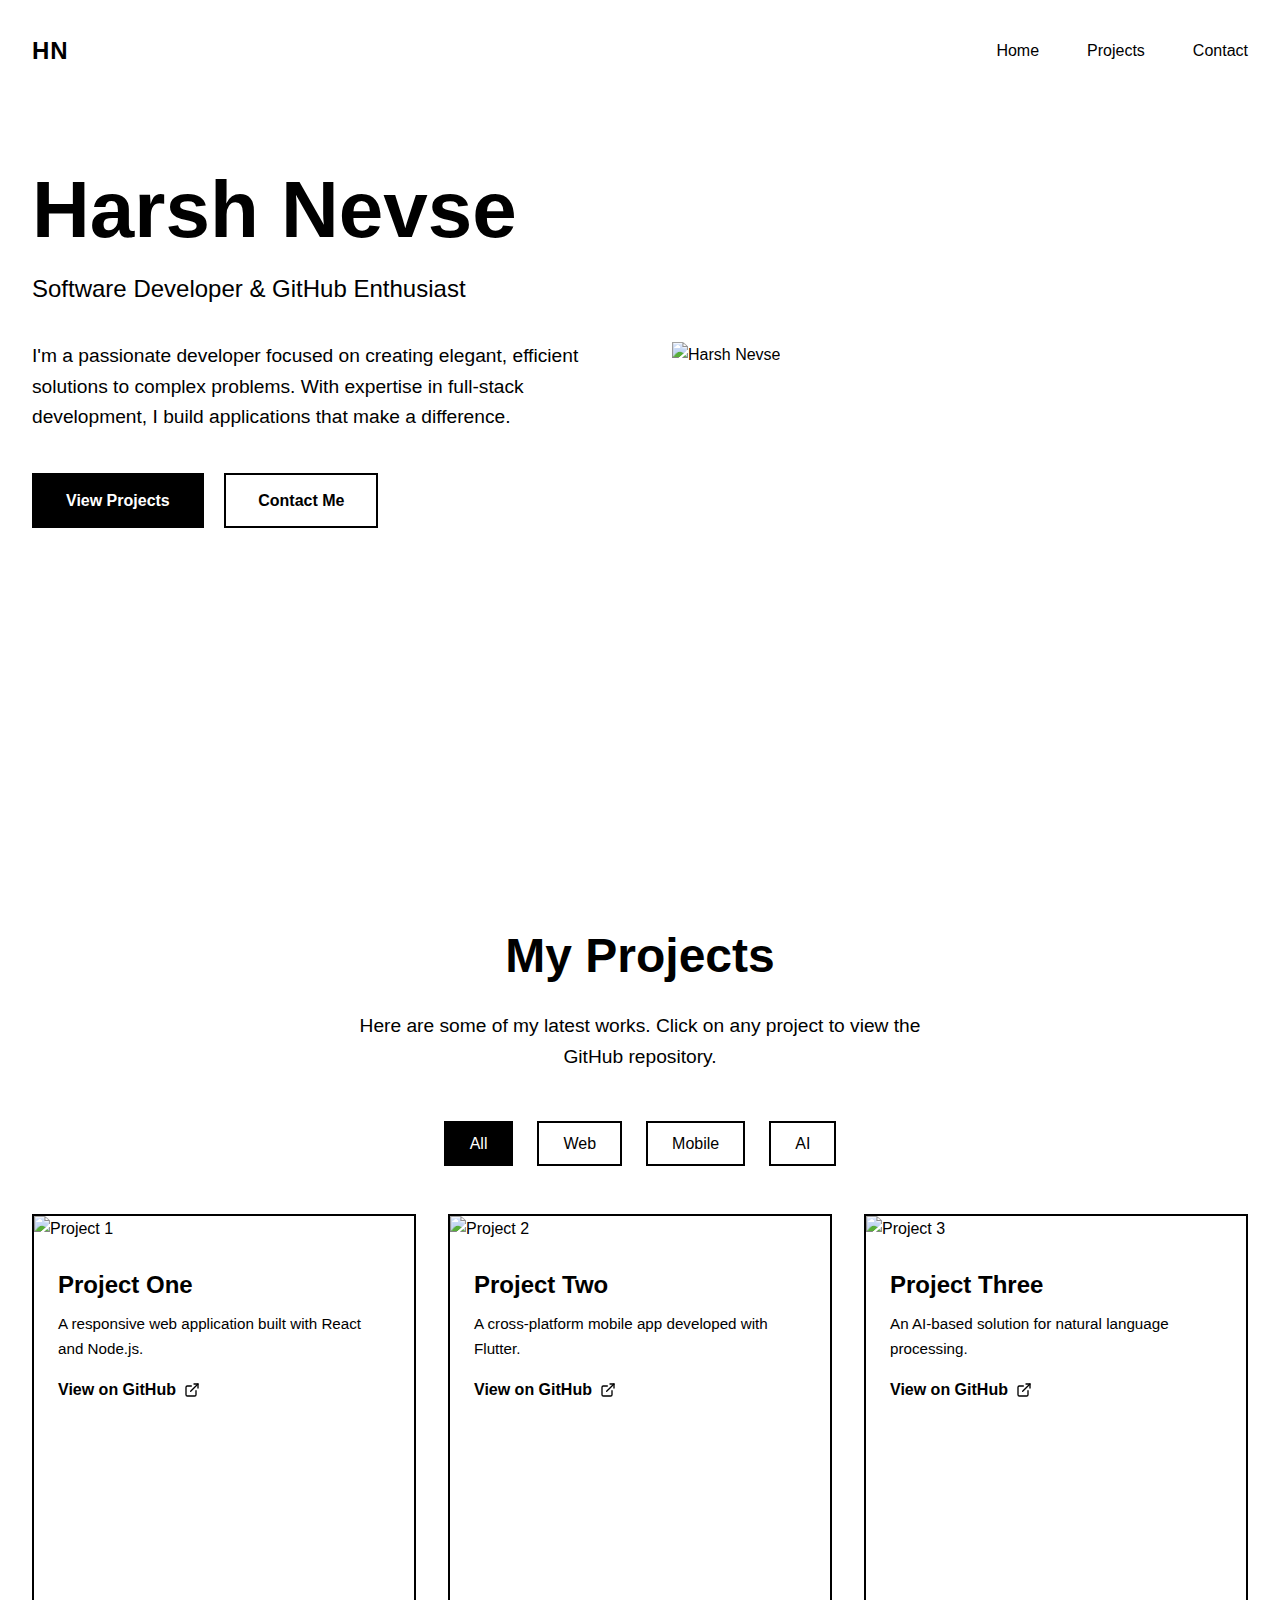
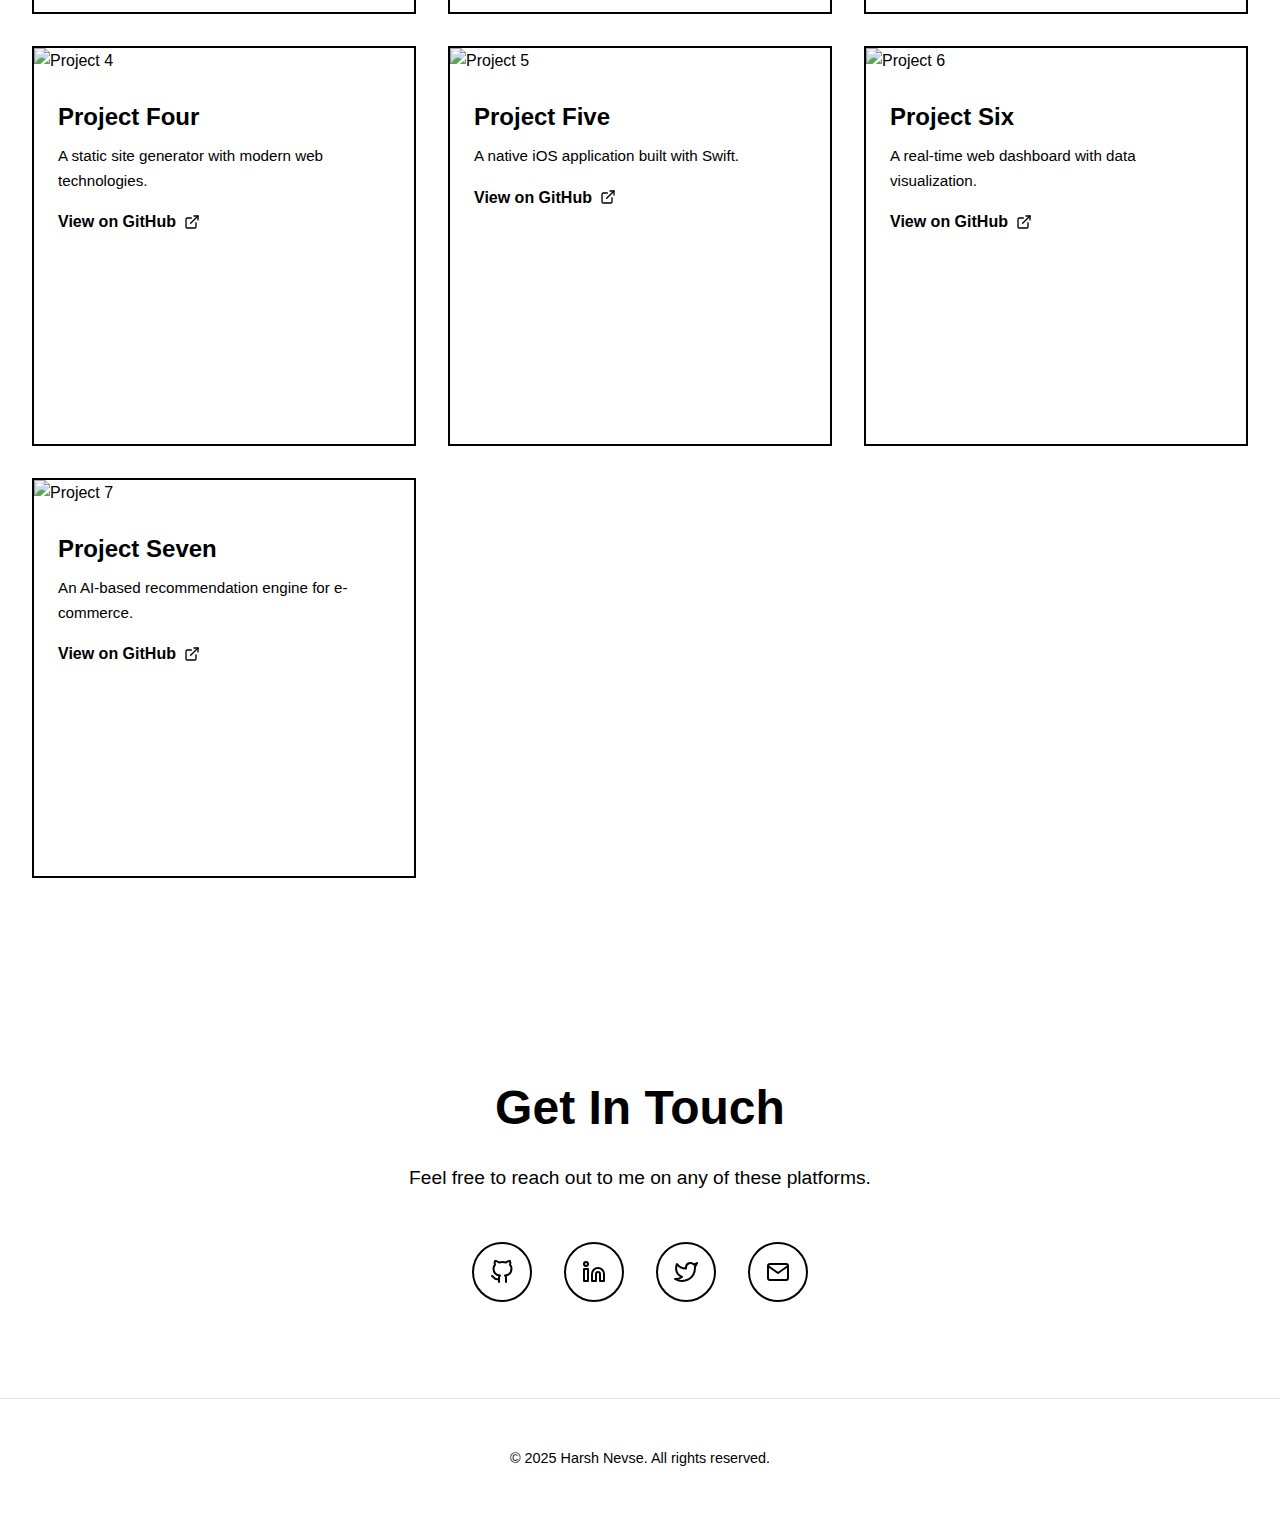
==== commit ba294a65: "Update portfolio.html" ====
--- a/portfolio.html
+++ b/portfolio.html
@@ -3,6 +3,8 @@
 <head>
     <meta charset="UTF-8">
     <meta name="viewport" content="width=device-width, initial-scale=1.0">
+    <link rel="stylesheet" href="style.css">
+    <script src="script.js"></script>
     <title>Harsh Nevse | Portfolio</title>
 </head>
 <body>
--- a/style.css
+++ b/style.css
@@ -0,0 +1,399 @@
+  /* Global Styles */
+        :root {
+            --black: #000;
+            --white: #fff;
+            --transition: all 0.3s ease;
+        }
+        
+        * {
+            margin: 0;
+            padding: 0;
+            box-sizing: border-box;
+            font-family: 'Inter', -apple-system, BlinkMacSystemFont, 'Segoe UI', Roboto, Oxygen, Ubuntu, Cantarell, 'Open Sans', 'Helvetica Neue', sans-serif;
+        }
+        
+        body {
+            background-color: var(--white);
+            color: var(--black);
+            line-height: 1.6;
+            overflow-x: hidden;
+        }
+        
+        a {
+            color: var(--black);
+            text-decoration: none;
+        }
+
+        .container {
+            max-width: 1400px;
+            margin: 0 auto;
+            padding: 0 2rem;
+        }
+
+        /* Header & Navigation */
+        header {
+            padding: 2rem 0;
+            position: relative;
+        }
+
+        nav {
+            display: flex;
+            justify-content: space-between;
+            align-items: center;
+        }
+
+        .logo {
+            font-size: 1.5rem;
+            font-weight: 700;
+            letter-spacing: 1px;
+        }
+
+        .nav-links {
+            display: flex;
+            gap: 3rem;
+        }
+
+        .nav-link {
+            font-weight: 500;
+            position: relative;
+            transition: var(--transition);
+        }
+
+        .nav-link::after {
+            content: '';
+            position: absolute;
+            bottom: -5px;
+            left: 0;
+            width: 0;
+            height: 2px;
+            background-color: var(--black);
+            transition: var(--transition);
+        }
+
+        .nav-link:hover::after {
+            width: 100%;
+        }
+
+        .menu-btn {
+            display: none;
+            background: none;
+            border: none;
+            font-size: 1.5rem;
+            cursor: pointer;
+        }
+
+        /* Hero Section */
+        .hero {
+            padding: 4rem 0;
+            min-height: 80vh;
+        }
+
+        .hero-content {
+            display: flex;
+            align-items: center;
+            justify-content: space-between;
+            gap: 4rem;
+        }
+
+        .hero-text {
+            flex: 1;
+        }
+
+        .hero-image {
+            flex: 1;
+            position: relative;
+            overflow: hidden;
+        }
+
+        .portrait {
+            width: 100%;
+            height: 600px;
+            object-fit: cover;
+            transition: transform 0.5s ease;
+        }
+
+        .portrait:hover {
+            transform: scale(1.03);
+        }
+
+        h1 {
+            font-size: 5rem;
+            font-weight: 800;
+            margin-bottom: 1rem;
+            line-height: 1.1;
+        }
+
+        .title {
+            font-size: 1.5rem;
+            font-weight: 500;
+            margin-bottom: 2rem;
+        }
+
+        .bio {
+            font-size: 1.2rem;
+            max-width: 600px;
+            margin-bottom: 2.5rem;
+        }
+
+        .cta {
+            display: inline-block;
+            padding: 0.8rem 2rem;
+            border: 2px solid var(--black);
+            font-weight: 600;
+            transition: var(--transition);
+            margin-right: 1rem;
+            margin-bottom: 1rem;
+        }
+
+        .cta-primary {
+            background-color: var(--black);
+            color: var(--white);
+        }
+
+        .cta-primary:hover {
+            background-color: var(--white);
+            color: var(--black);
+        }
+
+        .cta-secondary:hover {
+            background-color: var(--black);
+            color: var(--white);
+        }
+
+        /* Projects Section */
+        .projects-section {
+            padding: 6rem 0;
+        }
+
+        .section-header {
+            text-align: center;
+            margin-bottom: 3rem;
+        }
+
+        h2 {
+            font-size: 3rem;
+            font-weight: 700;
+            margin-bottom: 1rem;
+        }
+
+        .section-desc {
+            font-size: 1.2rem;
+            max-width: 600px;
+            margin: 0 auto;
+        }
+
+        .projects-nav {
+            display: flex;
+            justify-content: center;
+            flex-wrap: wrap;
+            gap: 1.5rem;
+            margin-bottom: 3rem;
+        }
+
+        .project-tab {
+            padding: 0.5rem 1.5rem;
+            cursor: pointer;
+            border: 2px solid var(--black);
+            transition: var(--transition);
+            font-weight: 500;
+        }
+
+        .project-tab.active {
+            background-color: var(--black);
+            color: var(--white);
+        }
+
+        .project-tab:hover {
+            background-color: var(--black);
+            color: var(--white);
+        }
+
+        .projects-grid {
+            display: grid;
+            grid-template-columns: repeat(auto-fill, minmax(350px, 1fr));
+            gap: 2rem;
+        }
+
+        .project-card {
+            position: relative;
+            overflow: hidden;
+            border: 2px solid var(--black);
+            transition: var(--transition);
+            height: 400px;
+        }
+
+        .project-card:hover {
+            transform: translateY(-10px);
+            box-shadow: 0 20px 30px rgba(0, 0, 0, 0.1);
+        }
+
+        .project-img {
+            width: 100%;
+            height: 250px;
+            object-fit: cover;
+        }
+
+        .project-content {
+            padding: 1.5rem;
+        }
+
+        .project-title {
+            font-size: 1.5rem;
+            font-weight: 600;
+            margin-bottom: 0.5rem;
+        }
+
+        .project-desc {
+            font-size: 0.95rem;
+            margin-bottom: 1rem;
+        }
+
+        .project-link {
+            display: inline-flex;
+            align-items: center;
+            font-weight: 600;
+            transition: var(--transition);
+        }
+
+        .project-link:hover {
+            text-decoration: underline;
+        }
+
+        .project-link svg {
+            margin-left: 0.5rem;
+        }
+
+        /* Contact Section */
+        .contact-section {
+            padding: 6rem 0;
+            background-color: var(--white);
+        }
+
+        .socials {
+            display: flex;
+            justify-content: center;
+            gap: 2rem;
+            margin-top: 3rem;
+        }
+
+        .social-link {
+            display: flex;
+            align-items: center;
+            justify-content: center;
+            width: 60px;
+            height: 60px;
+            border: 2px solid var(--black);
+            border-radius: 50%;
+            transition: var(--transition);
+        }
+
+        .social-link:hover {
+            background-color: var(--black);
+            color: var(--white);
+        }
+
+        .social-icon {
+            font-size: 1.5rem;
+        }
+
+        /* Footer */
+        footer {
+            padding: 3rem 0;
+            text-align: center;
+            border-top: 1px solid rgba(0, 0, 0, 0.1);
+        }
+
+        .copyright {
+            font-size: 0.9rem;
+        }
+
+        /* Responsive Design */
+        @media screen and (max-width: 1024px) {
+            h1 {
+                font-size: 4rem;
+            }
+            
+            .hero-content {
+                flex-direction: column-reverse;
+                text-align: center;
+                gap: 3rem;
+            }
+            
+            .bio {
+                margin: 0 auto 2.5rem auto;
+            }
+            
+            .portrait {
+                height: 450px;
+            }
+        }
+
+        @media screen and (max-width: 768px) {
+            .nav-links {
+                position: fixed;
+                top: 0;
+                right: 0;
+                height: 100vh;
+                width: 250px;
+                background-color: var(--white);
+                flex-direction: column;
+                justify-content: center;
+                align-items: center;
+                transform: translateX(100%);
+                transition: var(--transition);
+                z-index: 100;
+                box-shadow: -10px 0 30px rgba(0, 0, 0, 0.1);
+            }
+            
+            .nav-links.active {
+                transform: translateX(0);
+            }
+            
+            .menu-btn {
+                display: block;
+                z-index: 101;
+            }
+            
+            h1 {
+                font-size: 3rem;
+            }
+            
+            h2 {
+                font-size: 2.5rem;
+            }
+            
+            .projects-grid {
+                grid-template-columns: repeat(auto-fill, minmax(280px, 1fr));
+            }
+        }
+
+        @media screen and (max-width: 480px) {
+            .container {
+                padding: 0 1.5rem;
+            }
+            
+            h1 {
+                font-size: 2.5rem;
+            }
+            
+            .title {
+                font-size: 1.2rem;
+            }
+            
+            .bio {
+                font-size: 1rem;
+            }
+            
+            .projects-nav {
+                gap: 1rem;
+            }
+            
+            .project-tab {
+                padding: 0.4rem 1rem;
+                font-size: 0.9rem;
+            }
+            
+            .projects-grid {
+                grid-template-columns: 1fr;
+            }
+        }
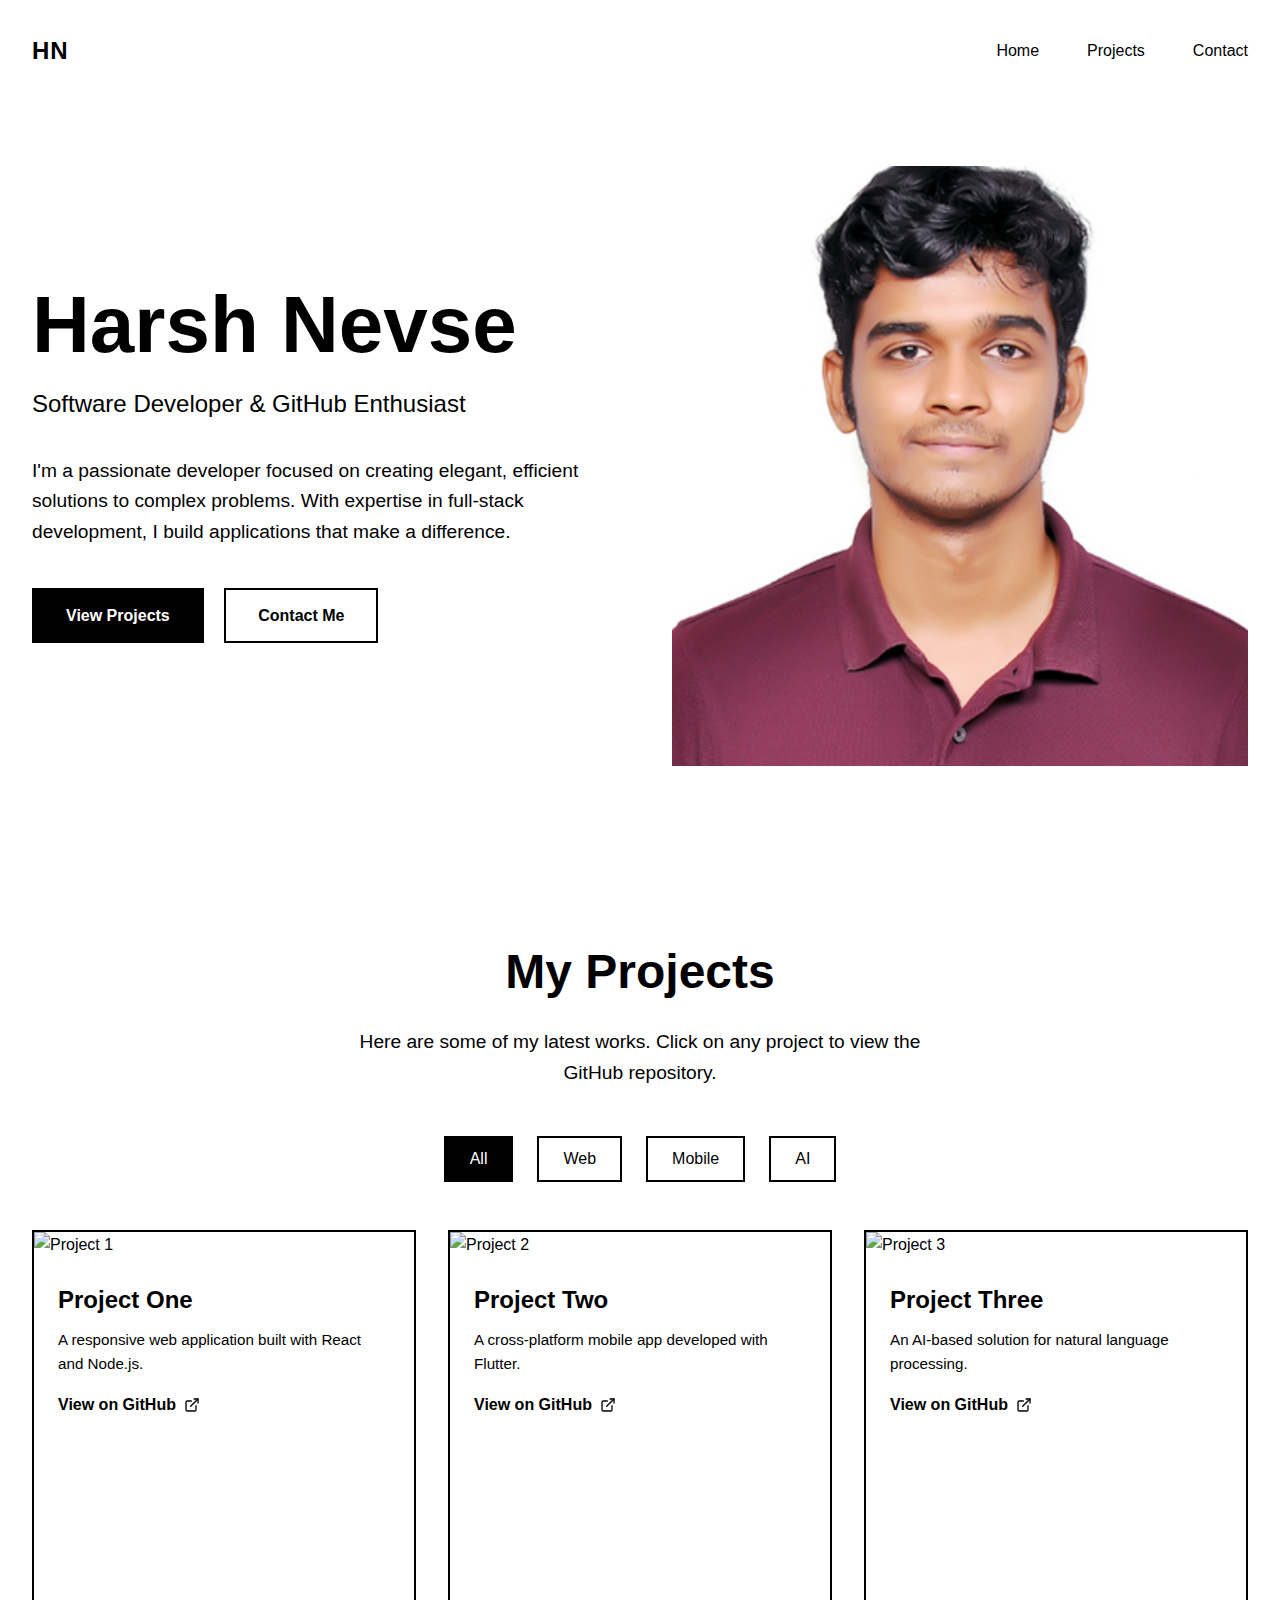
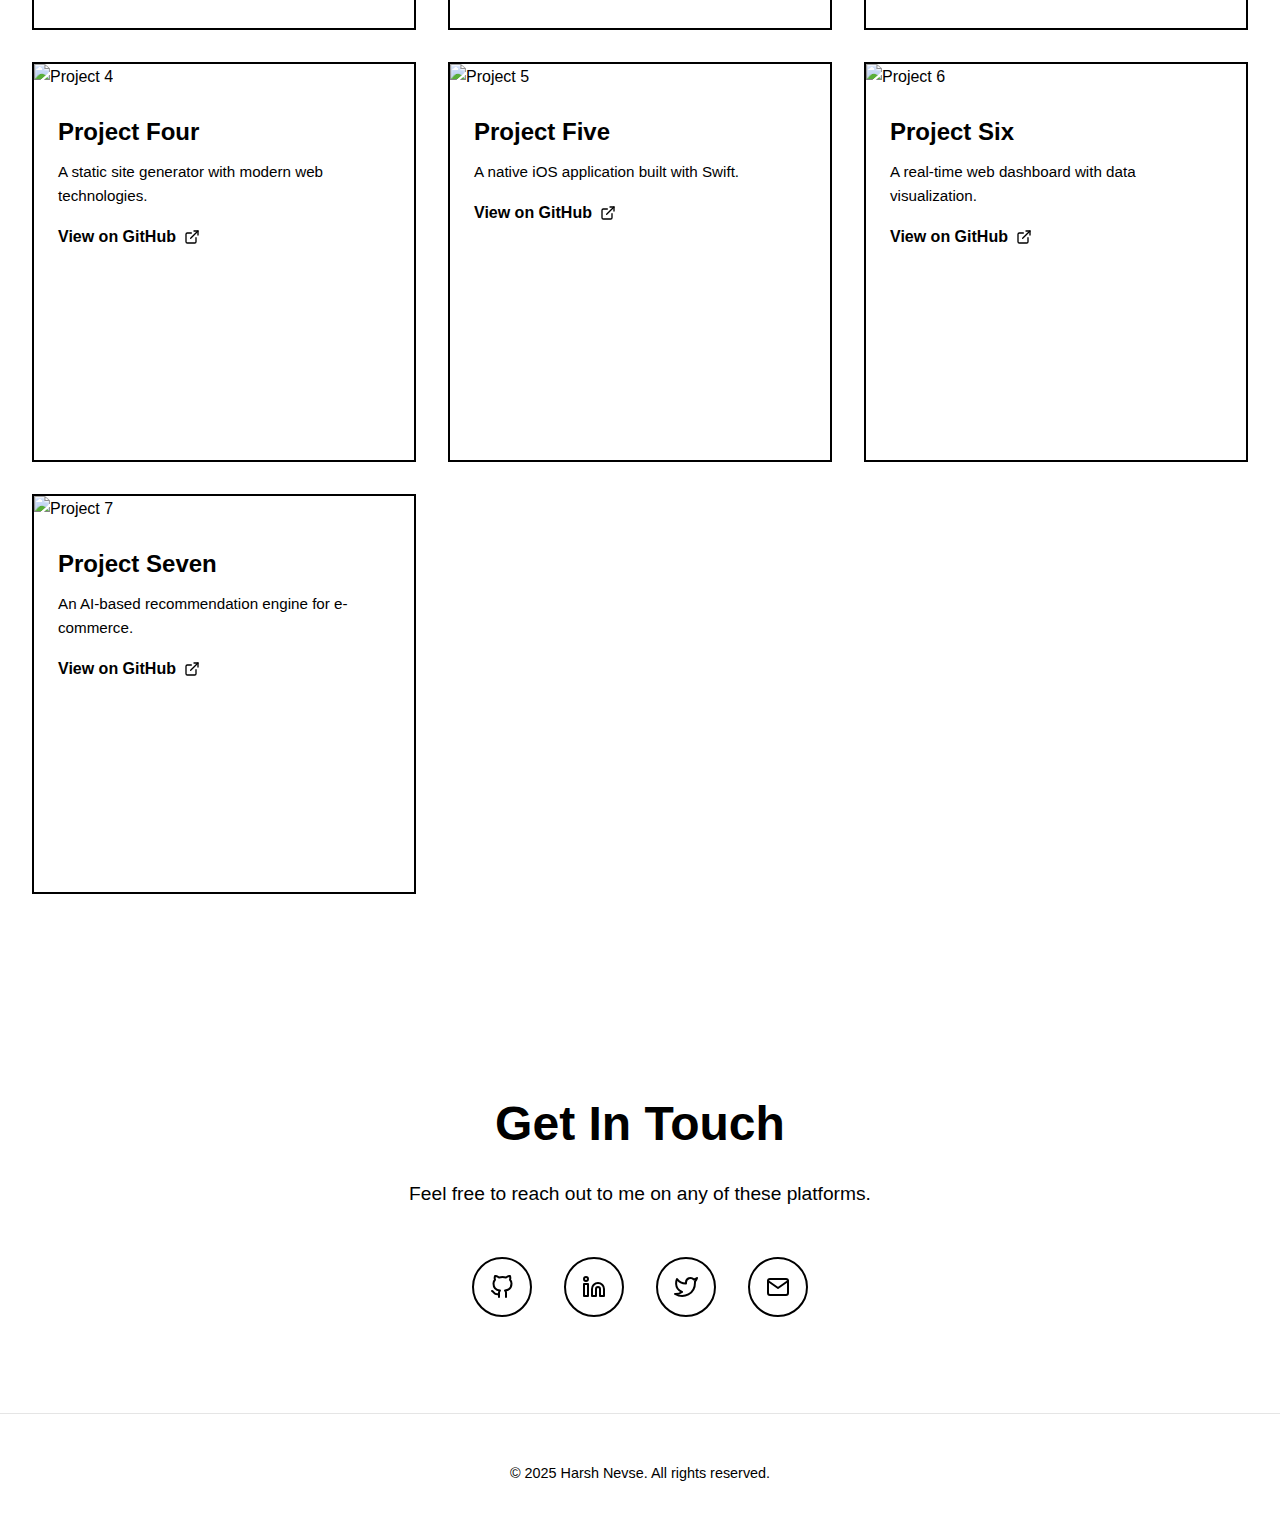
==== commit a6f4b79e: "Update portfolio.html" ====
--- a/portfolio.html
+++ b/portfolio.html
@@ -37,7 +37,7 @@
                     <a href="#contact" class="cta cta-secondary">Contact Me</a>
                 </div>
                 <div class="hero-image">
-                    <img src="c:\Harsh\Harsh DOCUMENTS\Photos_and_Signatures\New Latest photo .jpg" alt="Harsh Nevse" class="portrait">
+                    <img src="images\New_Latest_photo.jpg" alt="Harsh Nevse" class="portrait">
                 </div>
             </div>
         </div>
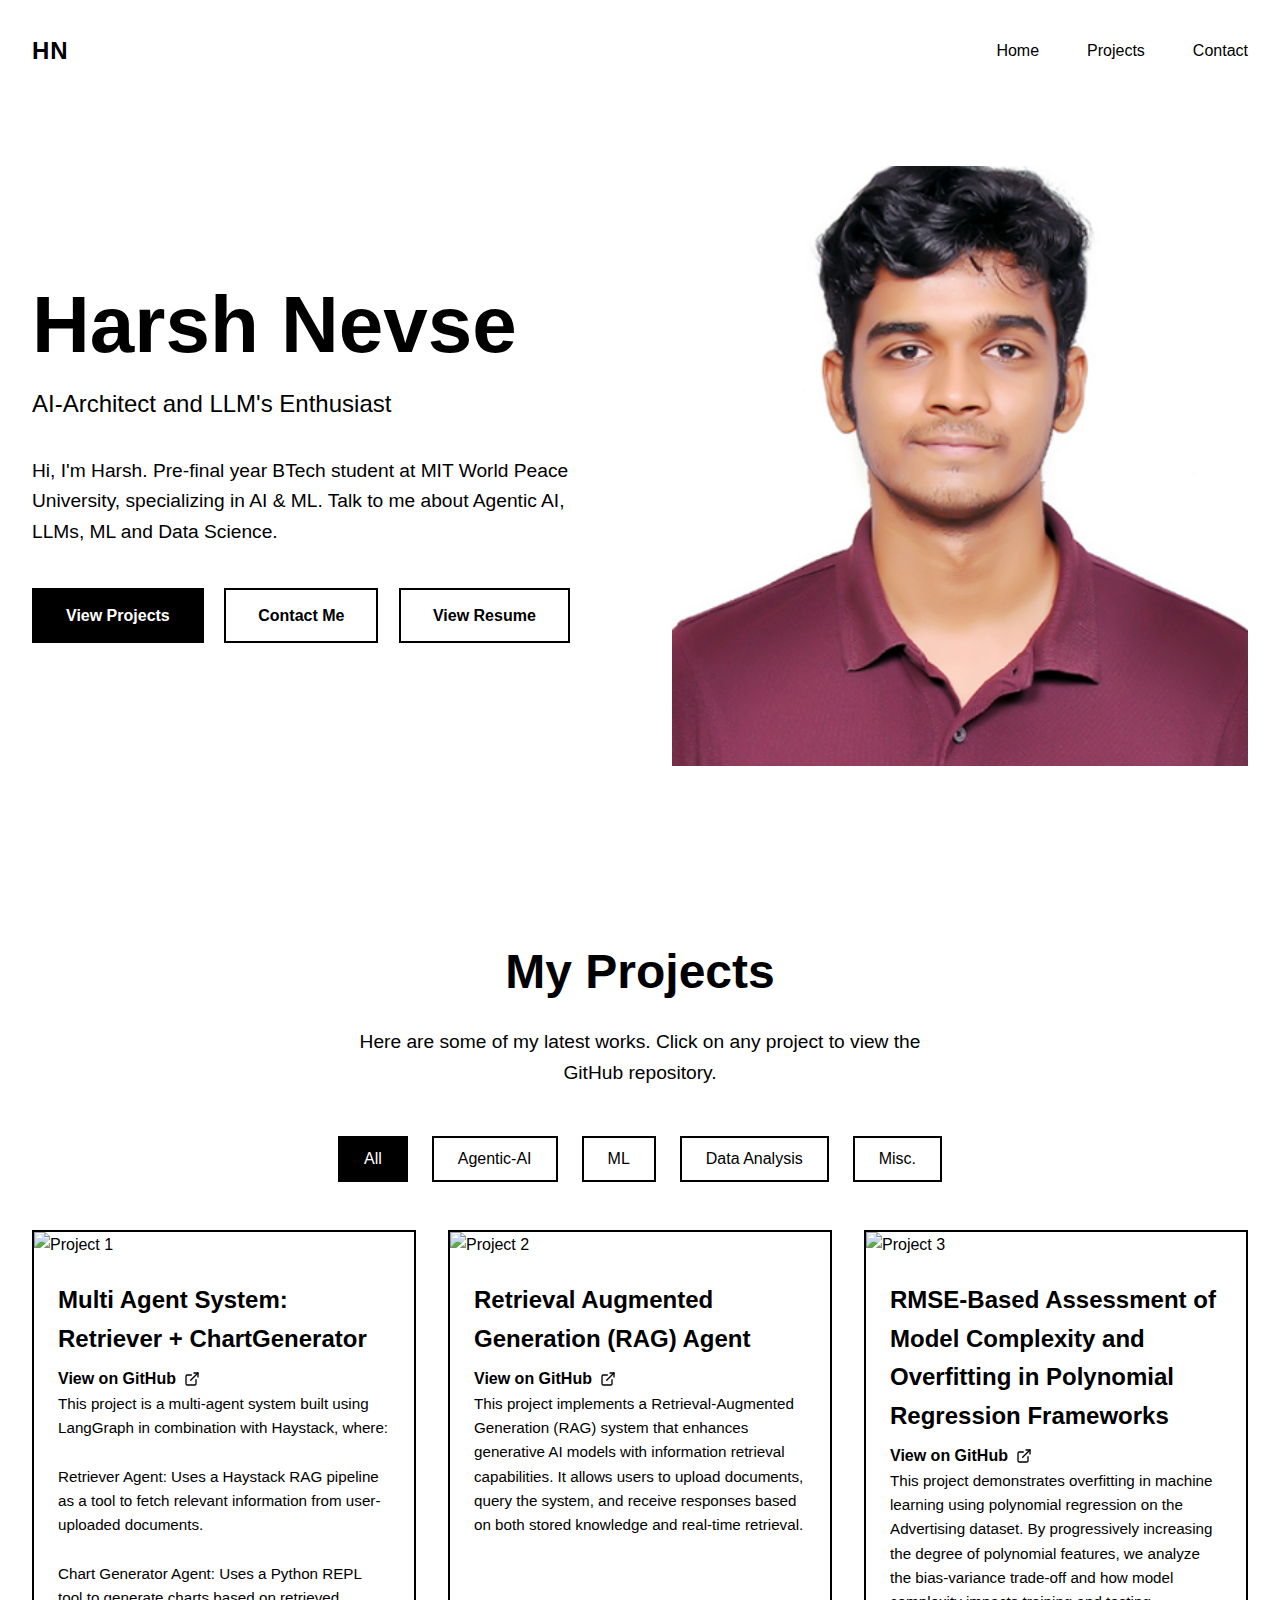
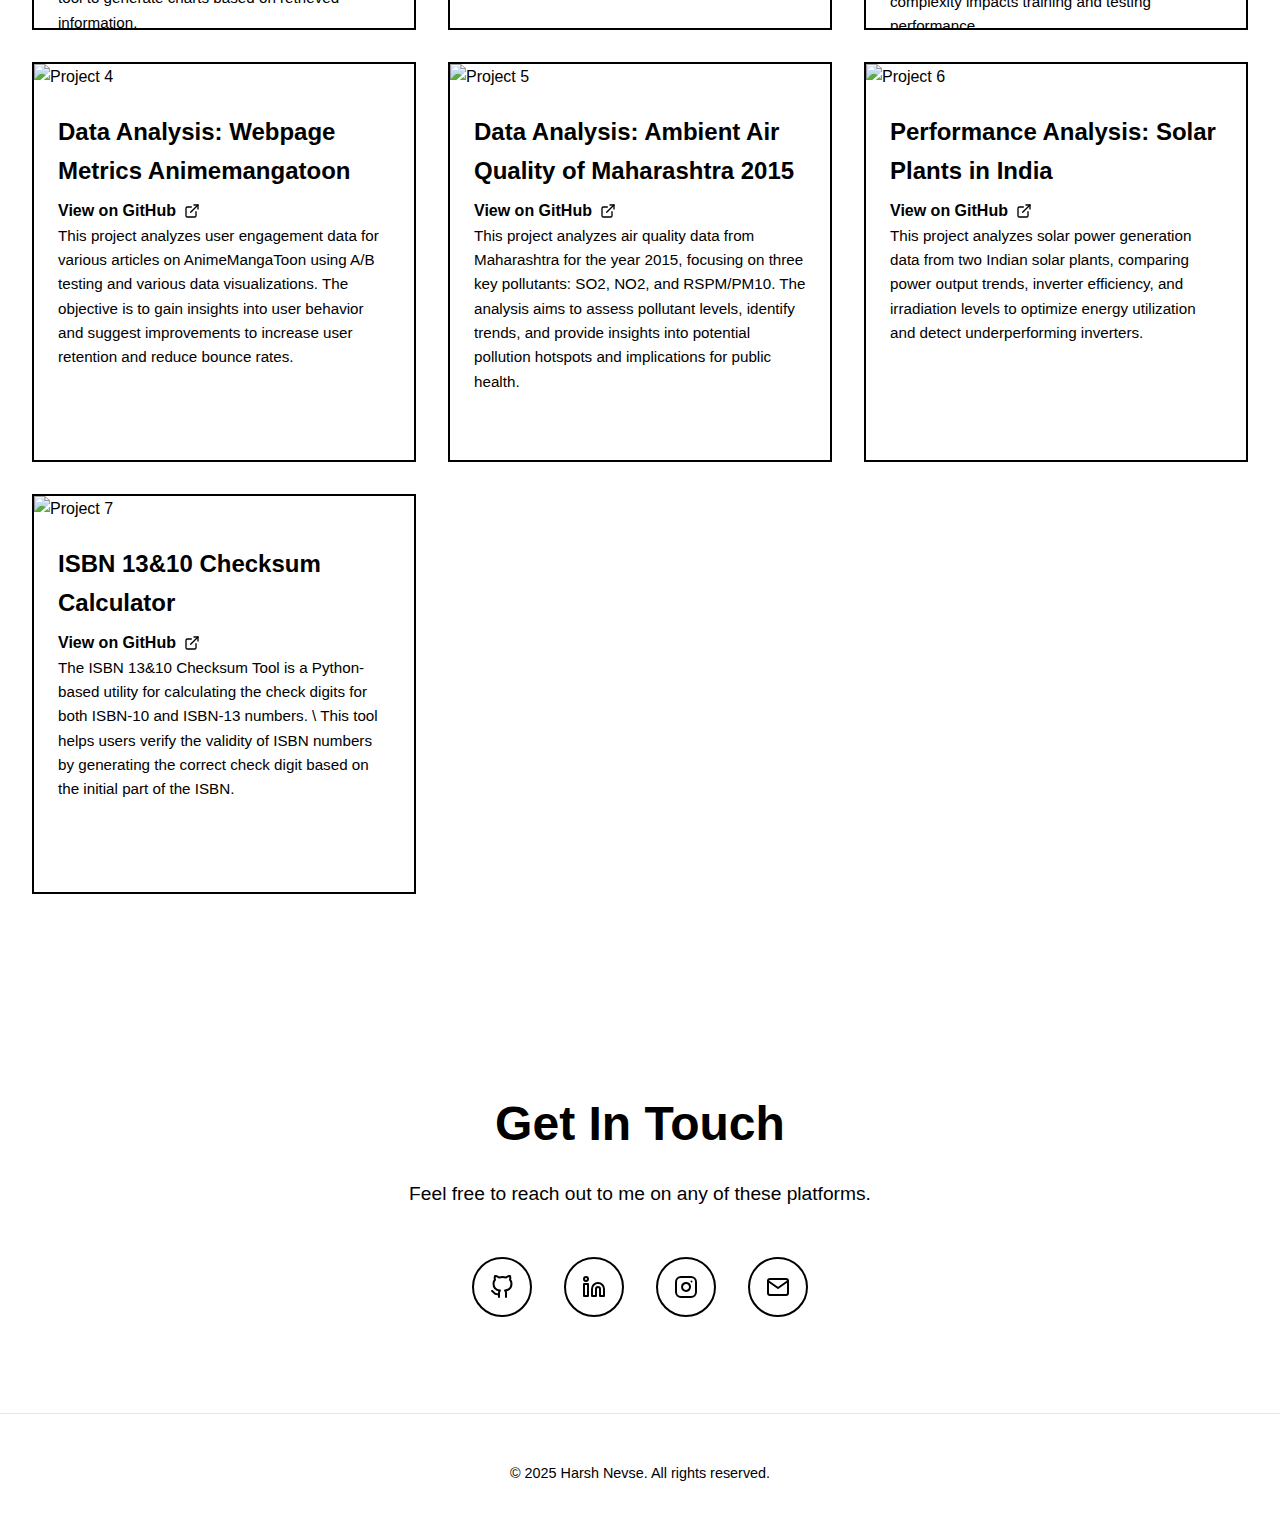
==== commit 3d966f93: "Update portfolio.html" ====
--- a/portfolio.html
+++ b/portfolio.html
@@ -4,7 +4,6 @@
     <meta charset="UTF-8">
     <meta name="viewport" content="width=device-width, initial-scale=1.0">
     <link rel="stylesheet" href="style.css">
-    <script src="script.js"></script>
     <title>Harsh Nevse | Portfolio</title>
 </head>
 <body>
@@ -29,12 +28,14 @@
             <div class="hero-content">
                 <div class="hero-text">
                     <h1>Harsh Nevse</h1>
-                    <p class="title">Software Developer & GitHub Enthusiast</p>
+                    <p class="title">AI-Architect and LLM's Enthusiast</p>
                     <p class="bio">
-                        I'm a passionate developer focused on creating elegant, efficient solutions to complex problems. With expertise in full-stack development, I build applications that make a difference.
+                        Hi, I'm Harsh. Pre-final year BTech student at MIT World Peace University, specializing in AI & ML. Talk to me about Agentic AI, LLMs, ML and Data Science.
                     </p>
                     <a href="#projects" class="cta cta-primary">View Projects</a>
                     <a href="#contact" class="cta cta-secondary">Contact Me</a>
+                    <a href="https://drive.google.com/file/d/10pxw-CfHO7aeEL7oPDXrV0FJK-mUAsD2/view?usp=sharing" class="cta cta-tertiary" target="_blank">View Resume</a>
+
                 </div>
                 <div class="hero-image">
                     <img src="images\New_Latest_photo.jpg" alt="Harsh Nevse" class="portrait">
@@ -55,128 +56,143 @@
             
             <div class="projects-nav">
                 <div class="project-tab active" data-filter="all">All</div>
-                <div class="project-tab" data-filter="web">Web</div>
-                <div class="project-tab" data-filter="mobile">Mobile</div>
-                <div class="project-tab" data-filter="ai">AI</div>
+                <div class="project-tab" data-filter="Agentic-AI">Agentic-AI</div>
+                <div class="project-tab" data-filter="ML">ML</div>
+                <div class="project-tab" data-filter="Data-Analysis">Data Analysis</div>
+                <div class="project-tab" data-filter="Misc">Misc.</div>
             </div>
             
             <div class="projects-grid">
                 <!-- Project 1 -->
-                <div class="project-card" data-category="web">
-                    <img src="/api/placeholder/400/250" alt="Project 1" class="project-img">
-                    <div class="project-content">
-                        <h3 class="project-title">Project One</h3>
-                        <p class="project-desc">A responsive web application built with React and Node.js.</p>
-                        <a href="#" class="project-link">
-                            View on GitHub
-                            <svg width="16" height="16" viewBox="0 0 24 24" fill="none" stroke="currentColor" stroke-width="2" stroke-linecap="round" stroke-linejoin="round">
-                                <path d="M18 13v6a2 2 0 0 1-2 2H5a2 2 0 0 1-2-2V8a2 2 0 0 1 2-2h6"></path>
-                                <polyline points="15 3 21 3 21 9"></polyline>
-                                <line x1="10" y1="14" x2="21" y2="3"></line>
-                            </svg>
-                        </a>
+                <div class="project-card" data-category="Agentic-AI">
+                    <img src="images/project_1.png" alt="Project 1" class="project-img">
+                    <div class="project-content">
+                        <h3 class="project-title">Multi Agent System: 
+                                    Retriever + ChartGenerator</h3>
+                                    <a href="https://github.com/HarshNevse/Multi_Agent_System_Retriever-Chart_Generator" class="project-link" target="_blank">
+                                        View on GitHub
+                                        <svg width="16" height="16" viewBox="0 0 24 24" fill="none" stroke="currentColor" stroke-width="2" stroke-linecap="round" stroke-linejoin="round">
+                                            <path d="M18 13v6a2 2 0 0 1-2 2H5a2 2 0 0 1-2-2V8a2 2 0 0 1 2-2h6"></path>
+                                            <polyline points="15 3 21 3 21 9"></polyline>
+                                            <line x1="10" y1="14" x2="21" y2="3"></line>
+                                        </svg>
+                                    </a>
+                        <p class="project-desc">This project is a multi-agent system built using LangGraph in combination with Haystack, where:
+                            <br><br>
+                            Retriever Agent: Uses a Haystack RAG pipeline as a tool to fetch relevant information from user-uploaded documents.
+                            <br><br>
+                            Chart Generator Agent: Uses a Python REPL tool to generate charts based on retrieved information.</p>
                     </div>
                 </div>
                 
                 <!-- Project 2 -->
-                <div class="project-card" data-category="mobile">
-                    <img src="/api/placeholder/400/250" alt="Project 2" class="project-img">
-                    <div class="project-content">
-                        <h3 class="project-title">Project Two</h3>
-                        <p class="project-desc">A cross-platform mobile app developed with Flutter.</p>
-                        <a href="#" class="project-link">
-                            View on GitHub
-                            <svg width="16" height="16" viewBox="0 0 24 24" fill="none" stroke="currentColor" stroke-width="2" stroke-linecap="round" stroke-linejoin="round">
-                                <path d="M18 13v6a2 2 0 0 1-2 2H5a2 2 0 0 1-2-2V8a2 2 0 0 1 2-2h6"></path>
-                                <polyline points="15 3 21 3 21 9"></polyline>
-                                <line x1="10" y1="14" x2="21" y2="3"></line>
-                            </svg>
-                        </a>
+                <div class="project-card" data-category="Agentic-AI">
+                    <img src="images/project_2.png" alt="Project 2" class="project-img">
+                    <div class="project-content">
+                        <h3 class="project-title">Retrieval Augmented Generation (RAG) Agent</h3>
+                        <a href="https://github.com/HarshNevse/RAG_Agent" class="project-link" target="_blank">
+                            View on GitHub
+                            <svg width="16" height="16" viewBox="0 0 24 24" fill="none" stroke="currentColor" stroke-width="2" stroke-linecap="round" stroke-linejoin="round">
+                                <path d="M18 13v6a2 2 0 0 1-2 2H5a2 2 0 0 1-2-2V8a2 2 0 0 1 2-2h6"></path>
+                                <polyline points="15 3 21 3 21 9"></polyline>
+                                <line x1="10" y1="14" x2="21" y2="3"></line>
+                            </svg>
+                        </a>
+                        <p class="project-desc">This project implements a Retrieval-Augmented Generation (RAG) system that enhances generative AI models with information retrieval capabilities. 
+                                                It allows users to upload documents, query the system, and receive responses based on both stored knowledge and real-time retrieval.</p>
                     </div>
                 </div>
                 
                 <!-- Project 3 -->
-                <div class="project-card" data-category="ai">
-                    <img src="/api/placeholder/400/250" alt="Project 3" class="project-img">
-                    <div class="project-content">
-                        <h3 class="project-title">Project Three</h3>
-                        <p class="project-desc">An AI-based solution for natural language processing.</p>
-                        <a href="#" class="project-link">
-                            View on GitHub
-                            <svg width="16" height="16" viewBox="0 0 24 24" fill="none" stroke="currentColor" stroke-width="2" stroke-linecap="round" stroke-linejoin="round">
-                                <path d="M18 13v6a2 2 0 0 1-2 2H5a2 2 0 0 1-2-2V8a2 2 0 0 1 2-2h6"></path>
-                                <polyline points="15 3 21 3 21 9"></polyline>
-                                <line x1="10" y1="14" x2="21" y2="3"></line>
-                            </svg>
-                        </a>
+                <div class="project-card" data-category="ML">
+                    <img src="images/project_3.png" alt="Project 3" class="project-img">
+                    <div class="project-content">
+                        <h3 class="project-title">RMSE-Based Assessment of Model Complexity and Overfitting in Polynomial Regression Frameworks</h3>
+                        <a href="https://github.com/HarshNevse/RMSE-Based-Assessment-of-Model-Complexity-and-Overfitting-in-Polynomial-Regression-Frameworks" class="project-link" target="_blank">
+                            View on GitHub
+                            <svg width="16" height="16" viewBox="0 0 24 24" fill="none" stroke="currentColor" stroke-width="2" stroke-linecap="round" stroke-linejoin="round">
+                                <path d="M18 13v6a2 2 0 0 1-2 2H5a2 2 0 0 1-2-2V8a2 2 0 0 1 2-2h6"></path>
+                                <polyline points="15 3 21 3 21 9"></polyline>
+                                <line x1="10" y1="14" x2="21" y2="3"></line>
+                            </svg>
+                        </a>
+                        <p class="project-desc">This project demonstrates overfitting in machine learning using polynomial regression on the Advertising dataset. 
+                                                By progressively increasing the degree of polynomial features, we analyze the bias-variance trade-off and how model complexity impacts training and testing performance.</p>
                     </div>
                 </div>
                 
                 <!-- Project 4 -->
-                <div class="project-card" data-category="web">
-                    <img src="/api/placeholder/400/250" alt="Project 4" class="project-img">
-                    <div class="project-content">
-                        <h3 class="project-title">Project Four</h3>
-                        <p class="project-desc">A static site generator with modern web technologies.</p>
-                        <a href="#" class="project-link">
-                            View on GitHub
-                            <svg width="16" height="16" viewBox="0 0 24 24" fill="none" stroke="currentColor" stroke-width="2" stroke-linecap="round" stroke-linejoin="round">
-                                <path d="M18 13v6a2 2 0 0 1-2 2H5a2 2 0 0 1-2-2V8a2 2 0 0 1 2-2h6"></path>
-                                <polyline points="15 3 21 3 21 9"></polyline>
-                                <line x1="10" y1="14" x2="21" y2="3"></line>
-                            </svg>
-                        </a>
+                <div class="project-card" data-category="Data-Analysis">
+                    <img src="images/project_4.png" alt="Project 4" class="project-img">
+                    <div class="project-content">
+                        <h3 class="project-title">Data Analysis: Webpage Metrics Animemangatoon</h3>
+                        <a href="https://github.com/HarshNevse/Data_Analysis_Webpage_Metrics_Animemangatoon" class="project-link" target="_blank">
+                            View on GitHub
+                            <svg width="16" height="16" viewBox="0 0 24 24" fill="none" stroke="currentColor" stroke-width="2" stroke-linecap="round" stroke-linejoin="round">
+                                <path d="M18 13v6a2 2 0 0 1-2 2H5a2 2 0 0 1-2-2V8a2 2 0 0 1 2-2h6"></path>
+                                <polyline points="15 3 21 3 21 9"></polyline>
+                                <line x1="10" y1="14" x2="21" y2="3"></line>
+                            </svg>
+                        </a>
+                        <p class="project-desc">This project analyzes user engagement data for various articles on AnimeMangaToon using A/B testing and various data visualizations. 
+                            The objective is to gain insights into user behavior and suggest improvements to increase user retention and reduce bounce rates.</p>
+                        
                     </div>
                 </div>
                 
                 <!-- Project 5 -->
-                <div class="project-card" data-category="mobile">
-                    <img src="/api/placeholder/400/250" alt="Project 5" class="project-img">
-                    <div class="project-content">
-                        <h3 class="project-title">Project Five</h3>
-                        <p class="project-desc">A native iOS application built with Swift.</p>
-                        <a href="#" class="project-link">
-                            View on GitHub
-                            <svg width="16" height="16" viewBox="0 0 24 24" fill="none" stroke="currentColor" stroke-width="2" stroke-linecap="round" stroke-linejoin="round">
-                                <path d="M18 13v6a2 2 0 0 1-2 2H5a2 2 0 0 1-2-2V8a2 2 0 0 1 2-2h6"></path>
-                                <polyline points="15 3 21 3 21 9"></polyline>
-                                <line x1="10" y1="14" x2="21" y2="3"></line>
-                            </svg>
-                        </a>
+                <div class="project-card" data-category="Data-Analysis">
+                    <img src="images/project_5.png" alt="Project 5" class="project-img">
+                    <div class="project-content">
+                        <h3 class="project-title">Data Analysis: Ambient Air Quality of Maharashtra 2015</h3>
+                        <a href="https://github.com/HarshNevse/Ambient_Air_Quality_of_Maharashtra_2015-" class="project-link" target="_blank">
+                            View on GitHub
+                            <svg width="16" height="16" viewBox="0 0 24 24" fill="none" stroke="currentColor" stroke-width="2" stroke-linecap="round" stroke-linejoin="round">
+                                <path d="M18 13v6a2 2 0 0 1-2 2H5a2 2 0 0 1-2-2V8a2 2 0 0 1 2-2h6"></path>
+                                <polyline points="15 3 21 3 21 9"></polyline>
+                                <line x1="10" y1="14" x2="21" y2="3"></line>
+                            </svg>
+                        </a>
+                        <p class="project-desc">This project analyzes air quality data from Maharashtra for the year 2015, focusing on three key pollutants: SO2, NO2, and RSPM/PM10.
+                            The analysis aims to assess pollutant levels, identify trends, and provide insights into potential pollution hotspots and implications for public health.</p>
+                        
                     </div>
                 </div>
                 
                 <!-- Project 6 -->
-                <div class="project-card" data-category="web">
-                    <img src="/api/placeholder/400/250" alt="Project 6" class="project-img">
-                    <div class="project-content">
-                        <h3 class="project-title">Project Six</h3>
-                        <p class="project-desc">A real-time web dashboard with data visualization.</p>
-                        <a href="#" class="project-link">
-                            View on GitHub
-                            <svg width="16" height="16" viewBox="0 0 24 24" fill="none" stroke="currentColor" stroke-width="2" stroke-linecap="round" stroke-linejoin="round">
-                                <path d="M18 13v6a2 2 0 0 1-2 2H5a2 2 0 0 1-2-2V8a2 2 0 0 1 2-2h6"></path>
-                                <polyline points="15 3 21 3 21 9"></polyline>
-                                <line x1="10" y1="14" x2="21" y2="3"></line>
-                            </svg>
-                        </a>
+                <div class="project-card" data-category="Data-Analysis">
+                    <img src="images/project_6.jpeg" alt="Project 6" class="project-img">
+                    <div class="project-content">
+                        <h3 class="project-title">Performance Analysis: Solar Plants in India</h3>
+                        <a href="https://github.com/HarshNevse/Performance_Analysis_of_Solar_Plants_in_India" class="project-link" target="_blank">
+                            View on GitHub
+                            <svg width="16" height="16" viewBox="0 0 24 24" fill="none" stroke="currentColor" stroke-width="2" stroke-linecap="round" stroke-linejoin="round">
+                                <path d="M18 13v6a2 2 0 0 1-2 2H5a2 2 0 0 1-2-2V8a2 2 0 0 1 2-2h6"></path>
+                                <polyline points="15 3 21 3 21 9"></polyline>
+                                <line x1="10" y1="14" x2="21" y2="3"></line>
+                            </svg>
+                        </a>
+                        <p class="project-desc">This project analyzes solar power generation data from two Indian solar plants, comparing power output trends, inverter efficiency, and irradiation levels to optimize energy utilization and detect underperforming inverters.</p>
+                        
                     </div>
                 </div>
                 
                 <!-- Project 7 -->
-                <div class="project-card" data-category="ai">
-                    <img src="/api/placeholder/400/250" alt="Project 7" class="project-img">
-                    <div class="project-content">
-                        <h3 class="project-title">Project Seven</h3>
-                        <p class="project-desc">An AI-based recommendation engine for e-commerce.</p>
-                        <a href="#" class="project-link">
-                            View on GitHub
-                            <svg width="16" height="16" viewBox="0 0 24 24" fill="none" stroke="currentColor" stroke-width="2" stroke-linecap="round" stroke-linejoin="round">
-                                <path d="M18 13v6a2 2 0 0 1-2 2H5a2 2 0 0 1-2-2V8a2 2 0 0 1 2-2h6"></path>
-                                <polyline points="15 3 21 3 21 9"></polyline>
-                                <line x1="10" y1="14" x2="21" y2="3"></line>
-                            </svg>
-                        </a>
+                <div class="project-card" data-category="Misc">
+                    <img src="images/project_7.png" alt="Project 7" class="project-img">
+                    <div class="project-content">
+                        <h3 class="project-title">ISBN 13&10 Checksum Calculator</h3>
+                        <a href="https://github.com/HarshNevse/ISBN_13-10_Checksum_Calculator/tree/main" class="project-link" target="_blank">
+                            View on GitHub
+                            <svg width="16" height="16" viewBox="0 0 24 24" fill="none" stroke="currentColor" stroke-width="2" stroke-linecap="round" stroke-linejoin="round">
+                                <path d="M18 13v6a2 2 0 0 1-2 2H5a2 2 0 0 1-2-2V8a2 2 0 0 1 2-2h6"></path>
+                                <polyline points="15 3 21 3 21 9"></polyline>
+                                <line x1="10" y1="14" x2="21" y2="3"></line>
+                            </svg>
+                        </a>
+                        <p class="project-desc">The ISBN 13&10 Checksum Tool is a Python-based utility for calculating the check digits for both ISBN-10 and ISBN-13 numbers. \
+                            This tool helps users verify the validity of ISBN numbers by generating the correct check digit based on the initial part of the ISBN.</p>
+                        
                     </div>
                 </div>
             </div>
@@ -195,14 +211,14 @@
             
             <div class="socials">
                 <!-- GitHub -->
-                <a href="#" class="social-link">
+                <a href="https://github.com/HarshNevse" class="social-link" target="_blank">
                     <svg xmlns="http://www.w3.org/2000/svg" width="24" height="24" viewBox="0 0 24 24" fill="none" stroke="currentColor" stroke-width="2" stroke-linecap="round" stroke-linejoin="round" class="social-icon">
                         <path d="M9 19c-5 1.5-5-2.5-7-3m14 6v-3.87a3.37 3.37 0 0 0-.94-2.61c3.14-.35 6.44-1.54 6.44-7A5.44 5.44 0 0 0 20 4.77 5.07 5.07 0 0 0 19.91 1S18.73.65 16 2.48a13.38 13.38 0 0 0-7 0C6.27.65 5.09 1 5.09 1A5.07 5.07 0 0 0 5 4.77a5.44 5.44 0 0 0-1.5 3.78c0 5.42 3.3 6.61 6.44 7A3.37 3.37 0 0 0 9 18.13V22"></path>
                     </svg>
                 </a>
                 
                 <!-- LinkedIn -->
-                <a href="#" class="social-link">
+                <a href="https://www.linkedin.com/in/harsh-nevse-41487020b/" class="social-link" target="_blank">
                     <svg xmlns="http://www.w3.org/2000/svg" width="24" height="24" viewBox="0 0 24 24" fill="none" stroke="currentColor" stroke-width="2" stroke-linecap="round" stroke-linejoin="round" class="social-icon">
                         <path d="M16 8a6 6 0 0 1 6 6v7h-4v-7a2 2 0 0 0-2-2 2 2 0 0 0-2 2v7h-4v-7a6 6 0 0 1 6-6z"></path>
                         <rect x="2" y="9" width="4" height="12"></rect>
@@ -210,15 +226,17 @@
                     </svg>
                 </a>
                 
-                <!-- Twitter -->
-                <a href="#" class="social-link">
-                    <svg xmlns="http://www.w3.org/2000/svg" width="24" height="24" viewBox="0 0 24 24" fill="none" stroke="currentColor" stroke-width="2" stroke-linecap="round" stroke-linejoin="round" class="social-icon">
-                        <path d="M23 3a10.9 10.9 0 0 1-3.14 1.53 4.48 4.48 0 0 0-7.86 3v1A10.66 10.66 0 0 1 3 4s-4 9 5 13a11.64 11.64 0 0 1-7 2c9 5 20 0 20-11.5a4.5 4.5 0 0 0-.08-.83A7.72 7.72 0 0 0 23 3z"></path>
+                <!-- Instagram -->
+                <a href="https://www.instagram.com/nevse_harsh/" class="social-link" target="_blank">
+                    <svg xmlns="http://www.w3.org/2000/svg" width="24" height="24" viewBox="0 0 24 24" fill="none" stroke="currentColor" stroke-width="2" stroke-linecap="round" stroke-linejoin="round" class="social-icon">
+                        <rect x="2" y="2" width="20" height="20" rx="5" ry="5"></rect>
+                        <path d="M16 11.37A4 4 0 1 1 12.63 8 4 4 0 0 1 16 11.37z"></path>
+                        <line x1="17.5" y1="6.5" x2="17.51" y2="6.5"></line>
                     </svg>
                 </a>
                 
                 <!-- Email -->
-                <a href="#" class="social-link">
+                <a href="mailto:harshnevse29@gmail.com" class="social-link">
                     <svg xmlns="http://www.w3.org/2000/svg" width="24" height="24" viewBox="0 0 24 24" fill="none" stroke="currentColor" stroke-width="2" stroke-linecap="round" stroke-linejoin="round" class="social-icon">
                         <path d="M4 4h16c1.1 0 2 .9 2 2v12c0 1.1-.9 2-2 2H4c-1.1 0-2-.9-2-2V6c0-1.1.9-2 2-2z"></path>
                         <polyline points="22,6 12,13 2,6"></polyline>
@@ -234,5 +252,6 @@
             <p class="copyright">© 2025 Harsh Nevse. All rights reserved.</p>
         </div>
     </footer>
+    <script src="script.js"></script>
 </body>
 </html>
